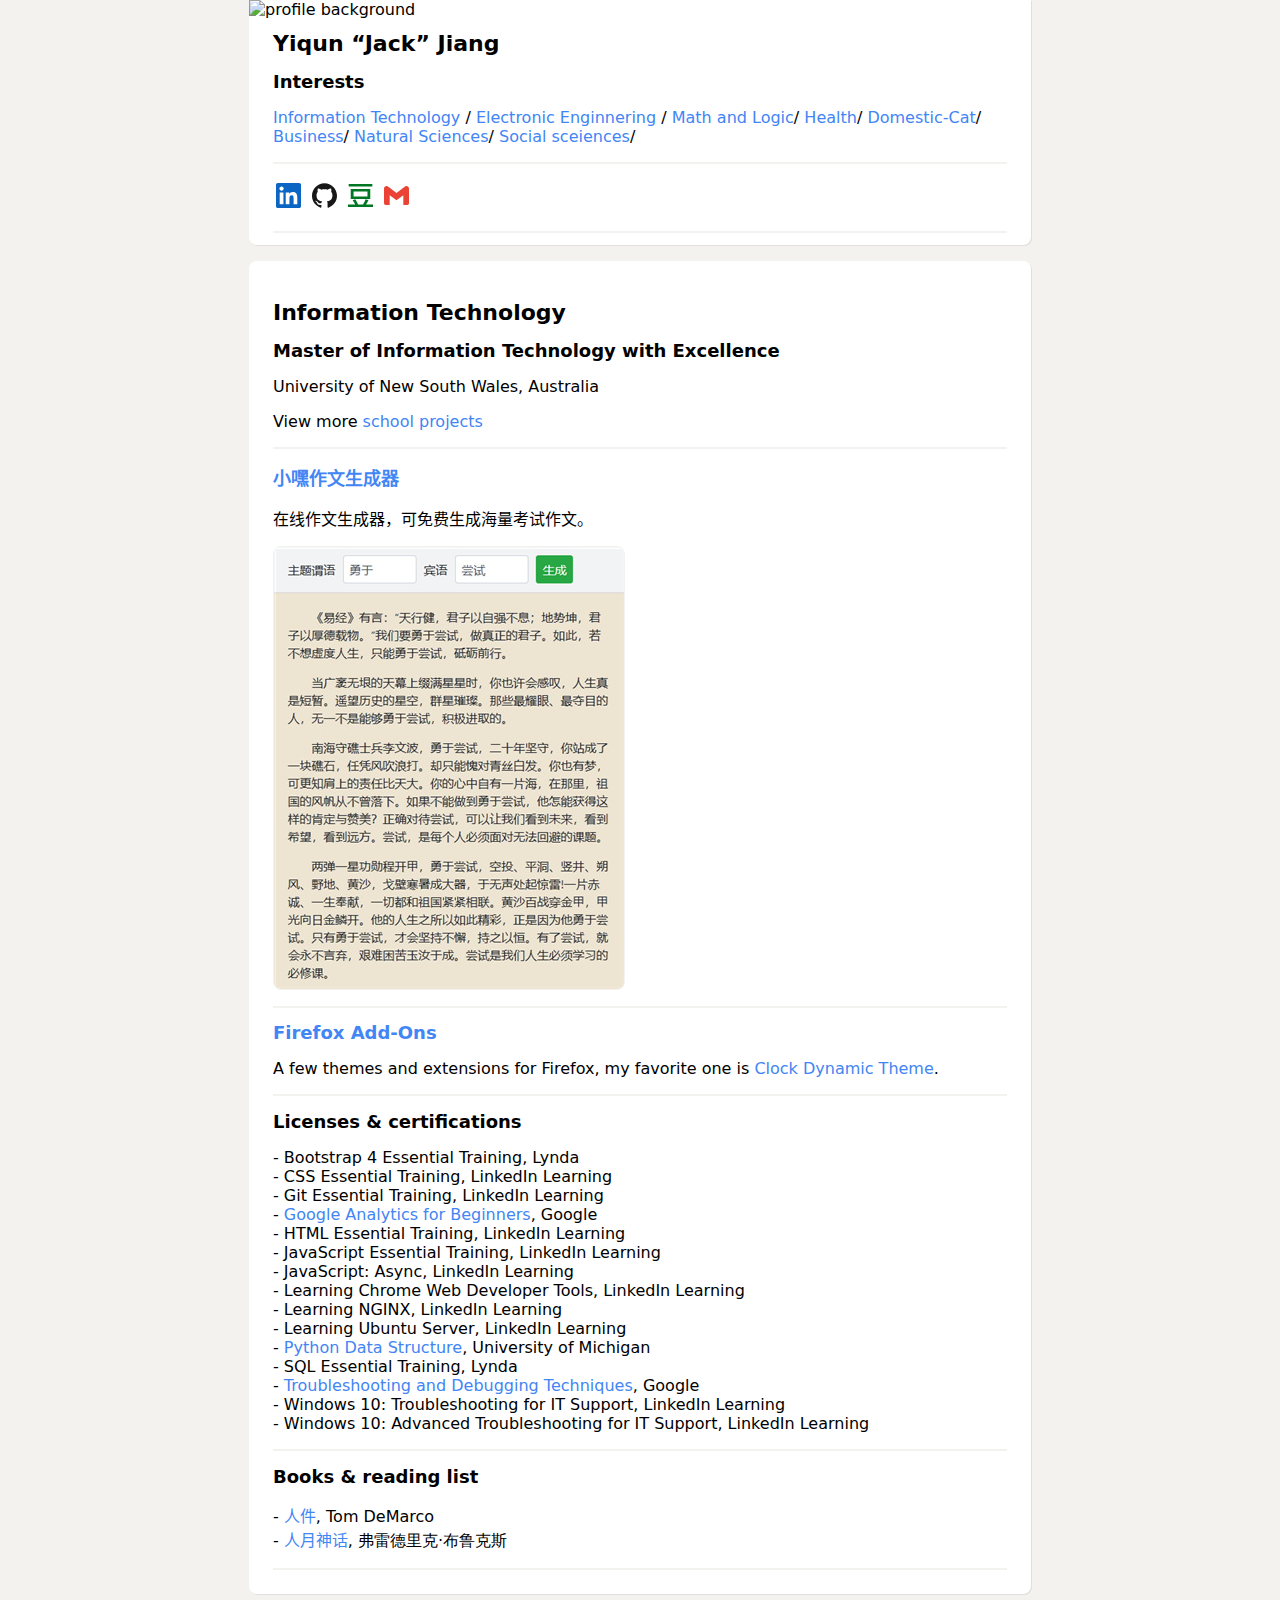
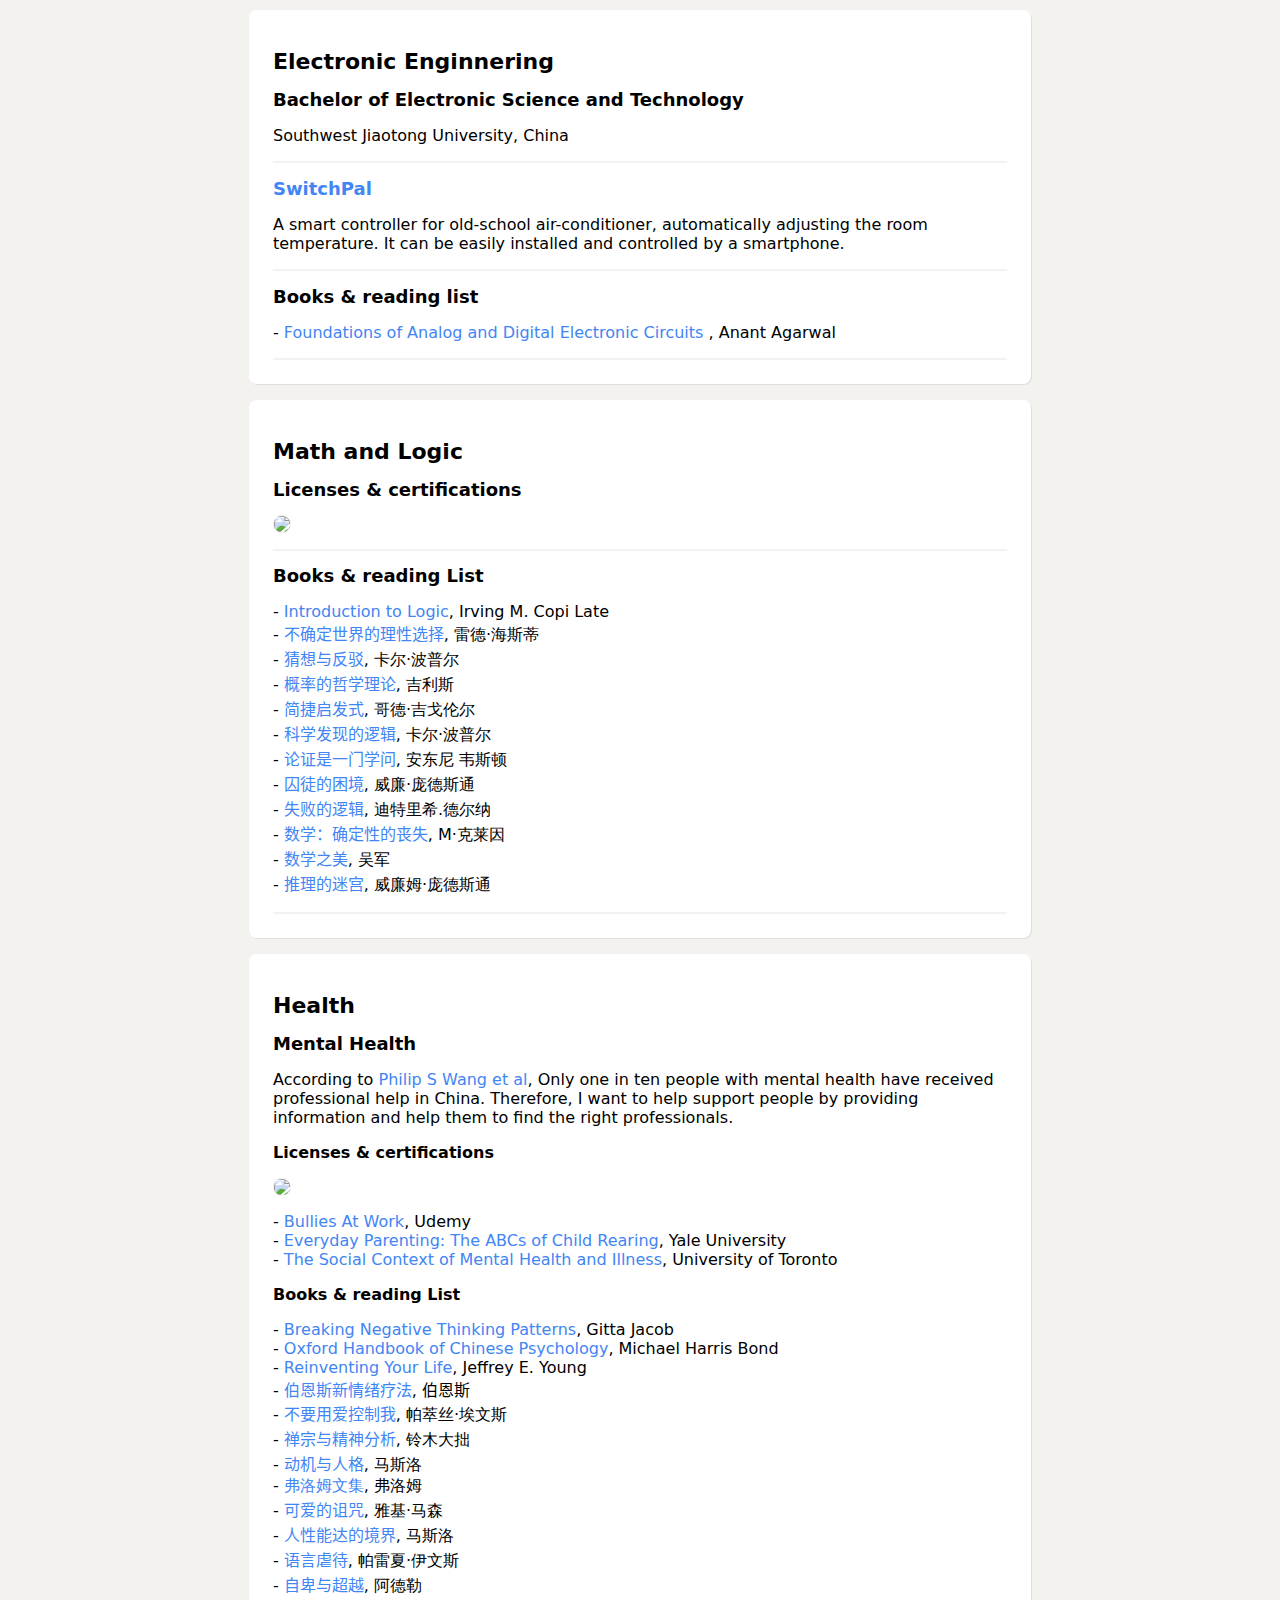
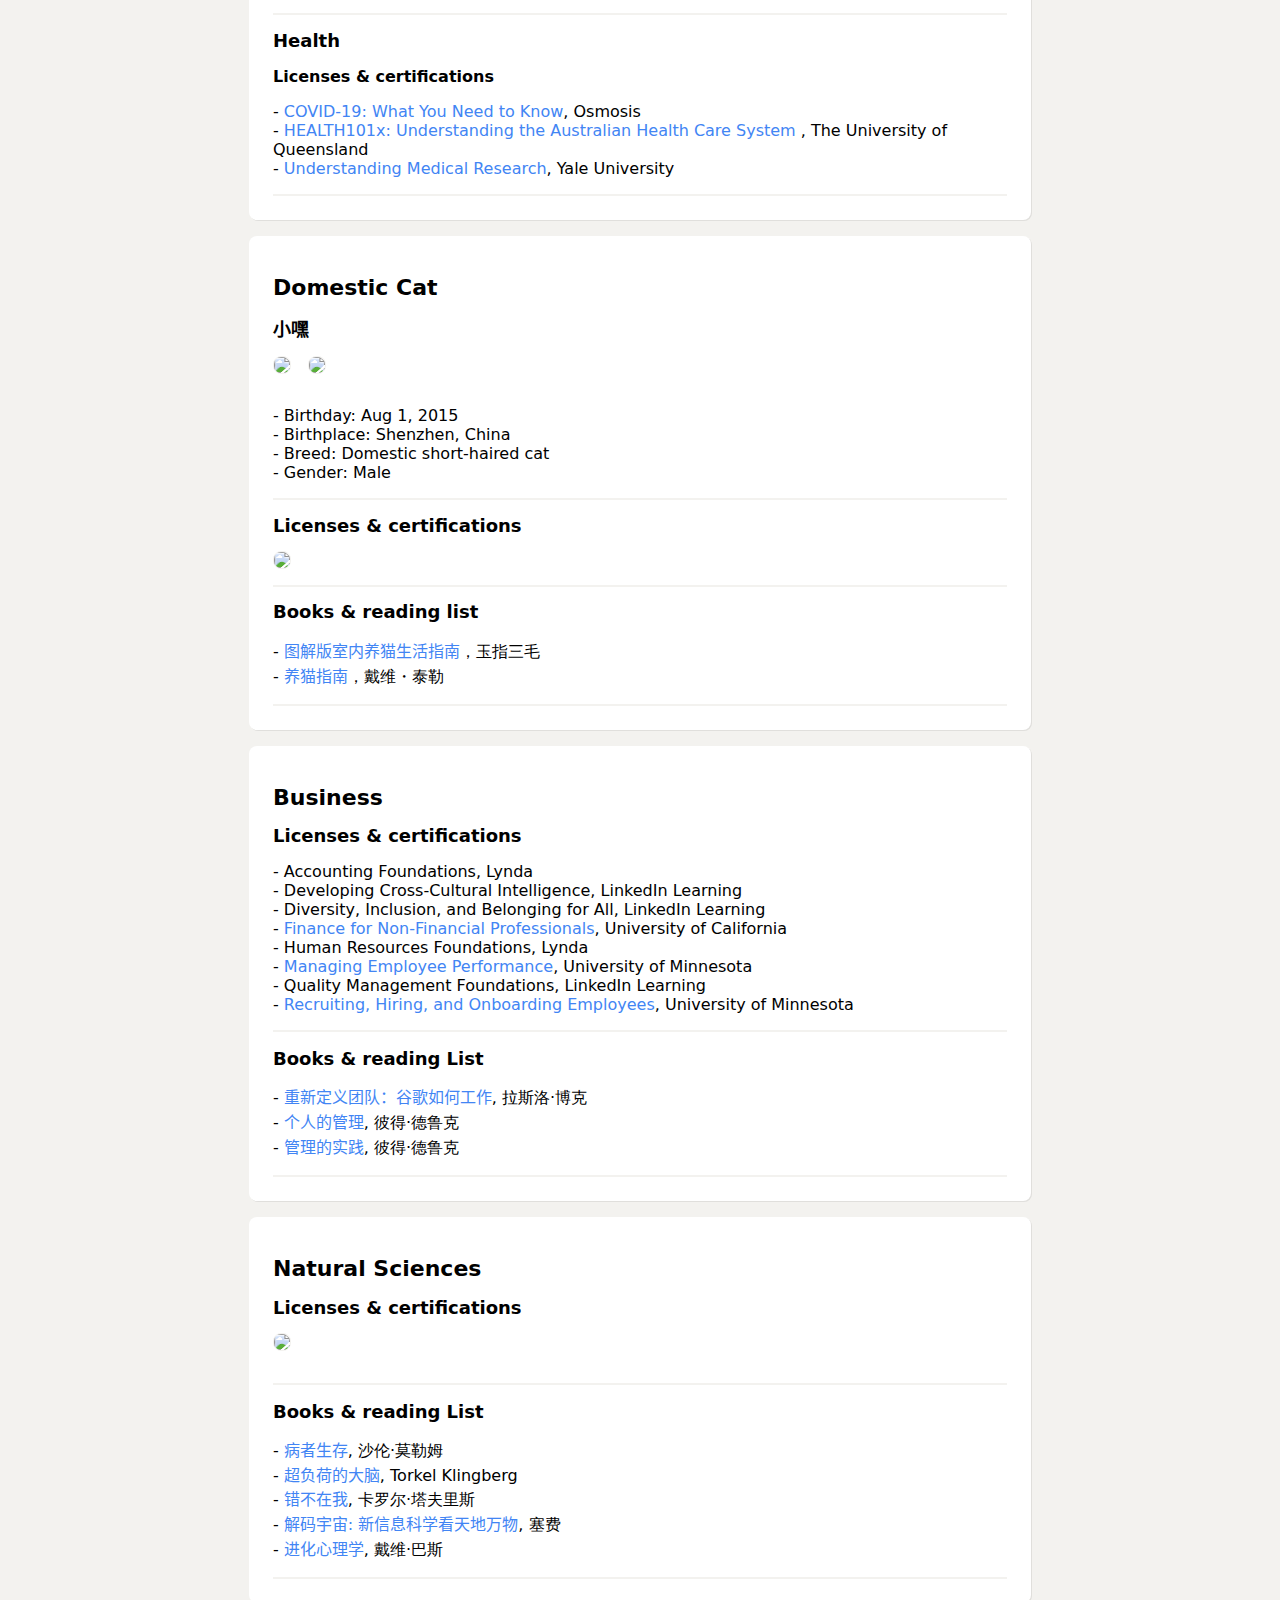
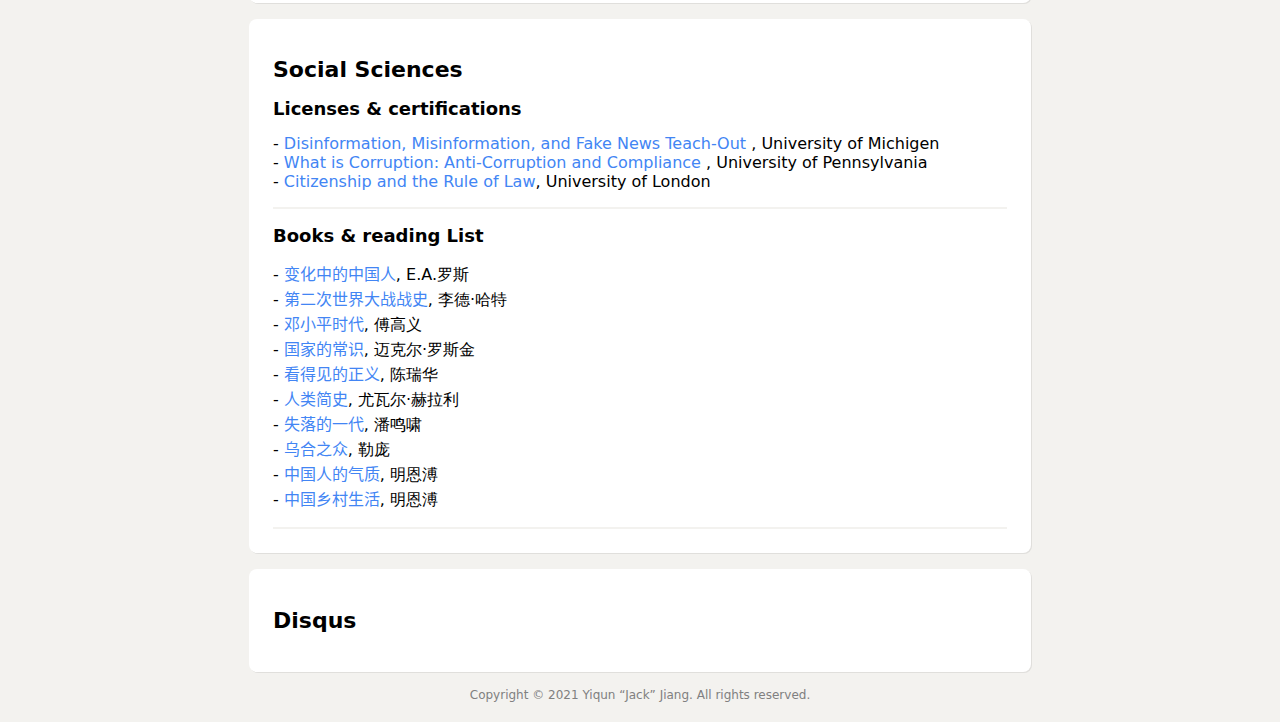
==== index.html @ 100031e6 "add social media card" ====
<!DOCTYPE html>
<html lang="en-au">
  <head>
    <meta charset="UTF-8">
    <meta name="viewport" content="width=device-width, initial-scale=1.0">
    <title>Yiqun "Jack" Jiang</title>
    <!-- https://ogp.me/ -->
    <meta property="og:title" content="Yiqun \"Jack\" Jiang" />
    <meta property="og:type" content="text/html" />
    <meta property="og:url" content="https://www.jackjyq.com/" />
    <meta property="og:image" content="images\favicons\android-chrome-512x512.png" />
    <!-- favicon -->
    <link rel="apple-touch-icon" sizes="180x180"
      href="./images/favicons/apple-touch-icon.png">
    <link rel="icon" type="image/png" sizes="16x16"
      href="./images/favicons/favicon-16x16.png">
    <link rel="manifest" href="./images/favicons/site.webmanifest">
    <link rel="icon" type="image/png" sizes="32x32"
      href="./images/favicons/favicon-32x32.png">
    <!-- load JavaScript and CSS files -->
    <script src="js/script.js" defer></script>
    <link rel="stylesheet" href="css/styles.css">
    <!-- Global site tag (gtag.js) - Google Analytics -->
    <script async src="https://www.googletagmanager.com/gtag/js?id=UA-144741828-1">
    </script>
    <script>
      window.dataLayer = window.dataLayer || [];
      function gtag(){dataLayer.push(arguments);}
      gtag('js', new Date());
      gtag('config', 'UA-144741828-1');
    </script>
  </head>
  <body>
    <main>
      <!-- Header -->
      <header>
        <img srcset="./images/header/profile-bg-800x200.jpg 800w,
              ./images/header/profile-bg-500x200.jpg 500w,
              ./images/header/profile-bg-350x200.jpg 350w"
            sizes="(max-width: 350px) 350px,
              (max-width: 500px) 500px,
              800px"
            src="./images/header/profile-bg-800x200.jpg"
            alt="profile background">
        <div>
          <h1>Yiqun <q>Jack</q> Jiang</h1>
          <section>
            <h2>Interests</h2>
              <ul class="navigation">
                <li><a href="#information-technology">Information Technology</a>
                </li>
                <li><a href="#electronic-enginnering">Electronic Enginnering</a>
                </li>
                <li><a href="#math-and-logic">Math and Logic</a></li>
                <li><a href="#health">Health</a></li>
                <li><a href="#domestic-cat">Domestic-Cat</a></li>
                <li><a href="#business">Business</a></li>
                <li><a href="#natural-sciences">Natural Sciences</a></li>
                <li><a href="#social-sciences">Social sceiences</a></li>
              </ul>
          </section>
          <section>
            <ul class="contact">
              <!-- svg comes from
                https://simpleicons.org/ -->
              <li><a href="https://www.linkedin.com/in/jackjyq/">
                <svg role="img" viewBox="0 0 24 24"
                    xmlns="http://www.w3.org/2000/svg" fill="#0A66C2">
                  <title>LinkedIn</title>
                  <path d="M20.447 20.452h-3.554v-5.569c0-1.328-.027-3.037-1.852-3.037-1.853 0-2.136 1.445-2.136 2.939v5.667H9.351V9h3.414v1.561h.046c.477-.9 1.637-1.85 3.37-1.85 3.601 0 4.267 2.37 4.267 5.455v6.286zM5.337 7.433c-1.144 0-2.063-.926-2.063-2.065 0-1.138.92-2.063 2.063-2.063 1.14 0 2.064.925 2.064 2.063 0 1.139-.925 2.065-2.064 2.065zm1.782 13.019H3.555V9h3.564v11.452zM22.225 0H1.771C.792 0 0 .774 0 1.729v20.542C0 23.227.792 24 1.771 24h20.451C23.2 24 24 23.227 24 22.271V1.729C24 .774 23.2 0 22.222 0h.003z"/>
                </svg>
              </a></li>
              <li><a href="https://github.com/jackjyq">
                <svg role="img" viewBox="0 0 24 24"
                    xmlns="http://www.w3.org/2000/svg" fill="#181717">
                  <title>GitHub</title>
                  <path d="M12 .297c-6.63 0-12 5.373-12 12 0 5.303 3.438 9.8 8.205 11.385.6.113.82-.258.82-.577 0-.285-.01-1.04-.015-2.04-3.338.724-4.042-1.61-4.042-1.61C4.422 18.07 3.633 17.7 3.633 17.7c-1.087-.744.084-.729.084-.729 1.205.084 1.838 1.236 1.838 1.236 1.07 1.835 2.809 1.305 3.495.998.108-.776.417-1.305.76-1.605-2.665-.3-5.466-1.332-5.466-5.93 0-1.31.465-2.38 1.235-3.22-.135-.303-.54-1.523.105-3.176 0 0 1.005-.322 3.3 1.23.96-.267 1.98-.399 3-.405 1.02.006 2.04.138 3 .405 2.28-1.552 3.285-1.23 3.285-1.23.645 1.653.24 2.873.12 3.176.765.84 1.23 1.91 1.23 3.22 0 4.61-2.805 5.625-5.475 5.92.42.36.81 1.096.81 2.22 0 1.606-.015 2.896-.015 3.286 0 .315.21.69.825.57C20.565 22.092 24 17.592 24 12.297c0-6.627-5.373-12-12-12"/>
                </svg>
              </a></li>
              <li><a href="https://book.douban.com/people/diqiuyi/">
                <svg role="img" xmlns="http://www.w3.org/2000/svg"
                    viewBox="0 0 24 24" fill="#007722">
                  <title lang="zh-cn">豆瓣读书</title>
                  <path d="M.643.92v2.412h22.714V.92H.643zm1.974 4.926v9.42h18.764v-9.42H2.617zm2.72 2.408H18.69v4.605H5.338V8.254zm1.657 7.412l-2.512.938c1.037 1.461 1.87 2.825 2.512 4.091H0v2.385h24v-2.385h-6.678c.818-1.176 1.589-2.543 2.303-4.091l-2.73-.938a29.952 29.952 0 01-2.479 5.03h-4.75c-.786-1.962-1.677-3.641-2.672-5.03Z"/>
                </svg>
              </a></li>
              <li><a href="mailto:me@jackjyq.com">
                <svg role="img" viewBox="0 0 24 24"
                    xmlns="http://www.w3.org/2000/svg" fill="#EA4335">
                  <title>Email</title>
                  <path d="M24 5.457v13.909c0 .904-.732 1.636-1.636 1.636h-3.819V11.73L12 16.64l-6.545-4.91v9.273H1.636A1.636 1.636 0 0 1 0 19.366V5.457c0-2.023 2.309-3.178 3.927-1.964L5.455 4.64 12 9.548l6.545-4.91 1.528-1.145C21.69 2.28 24 3.434 24 5.457z"/></svg>
              </a></li>
            </ul>
          </section>
        </div>
      </header>

      <!-- information technology -->
      <article id="information-technology">
        <h1>Information Technology</h1>
        <section>
          <h2>Master of Information Technology with Excellence</h2>
          <p>University of New South Wales, Australia</p>
          <p>View more <a href="https://jackjyq.github.io/portfolio/">
            school projects</a></p>
        </section>
        <section lang="zh-cn">
          <h2><a href="https://zuowen.jackjyq.com">小嘿作文生成器</a></h2>
          <p>在线作文生成器，可免费生成海量考试作文。</p>
          <div class="images">
            <a href="https://zuowen.jackjyq.com">
              <img src="images/xiaohei-zuowen.jpg">
            </a>
          </div>
        </section>
        <section>
          <h2><a href="https://addons.mozilla.org/en-US/firefox/user/13822940/">
            Firefox Add-Ons</a></h2>
          <p>A few themes and extensions for Firefox, my favorite one is 
            <a href="https://addons.mozilla.org/en-US/firefox/addon/clock-dynamic-theme/">
              Clock Dynamic Theme</a>.
          </p>
        </section>
        <section>
          <h2>Licenses & certifications</h2>
          <ul>
            <li>Bootstrap 4 Essential Training, Lynda</li>
            <li>CSS Essential Training, LinkedIn Learning</li>
            <li>Git Essential Training, LinkedIn Learning</li>
            <li><a href="https://analytics.google.com/analytics/academy/certificate/4dOMNZp6Q1OWfG5DAVbX3w">
              Google Analytics for Beginners</a>, Google</li>
            <li>HTML Essential Training, LinkedIn Learning</li>
            <li>JavaScript Essential Training, LinkedIn Learning</li>
            <li>JavaScript: Async, LinkedIn Learning</li>
            <li>Learning Chrome Web Developer Tools, LinkedIn Learning</li>
            <li>Learning NGINX, LinkedIn Learning</li>
            <li>Learning Ubuntu Server, LinkedIn Learning</li>
            <li><a href="https://www.coursera.org/account/accomplishments/certificate/JPXSKZWFWZWK">
              Python Data Structure</a>,  University of Michigan</li>
            <li>SQL Essential Training, Lynda</li>
            <li><a href="https://www.coursera.org/account/accomplishments/certificate/BKGQAZC6VWFG">
              Troubleshooting and Debugging Techniques</a>, Google</li>
            <li>Windows 10: Troubleshooting for IT Support, LinkedIn Learning</li>
            <li>Windows 10: Advanced Troubleshooting for IT Support, LinkedIn Learning</li>
          </ul>
        </section>
        <section>
          <h2>Books & reading list</h2>
          <ul>
            <li><a href="https://book.douban.com/subject/1108725/" lang="zh-cn">
              人件</a>, Tom DeMarco</li>
            <li><a href="https://book.douban.com/subject/1102259/" lang="zh-cn">
              人月神话</a>, 弗雷德里克·布鲁克斯</li>
          </ul>
        </section>
      </article>

      <!-- electronic enginnering -->
      <article id="electronic-enginnering">
        <h1>Electronic Enginnering</h1>
        <section>
          <h2>Bachelor of Electronic Science and Technology</h2>
          <p>Southwest Jiaotong University, China</p>
        </section>
        <section>
          <h2><a href="https://getswitchpal.com/">SwitchPal</a></h2>
          <p>A smart controller for old-school air-conditioner, automatically 
            adjusting the room temperature. It can be easily installed and 
            controlled by a smartphone.</p>
        </section>
        <section>
          <h2>Books & reading list</h2>
          <ul>
            <li><a href="https://book.douban.com/subject/1926610/">
              Foundations of Analog and Digital Electronic Circuits</a>
              , Anant Agarwal</li>
          </ul>
        </section>
      </article>

      <!-- Math and Logic -->
      <article id="math-and-logic">
        <h1>Math and Logic </h1>
        <section>
          <h2>Licenses & certifications</h2>
          <div class="images">
            <a href="https://www.complexityexplorer.org/courses/104-introduction-to-complexity/certificates/868286466">
              <img src="./images/images-350w/introduction-to-complexity.jpg"></a>
          </div>
        </section>
        <section>
          <h2>Books & reading List</h2>
          <ul>
            <li><a href="https://book.douban.com/subject/7946089/">
              Introduction to Logic</a>, Irving M. Copi Late</li>
            <li><a href="https://book.douban.com/subject/25763679/" lang="zh-cn">
              不确定世界的理性选择</a>, 雷德·海斯蒂</li>
            <li><a href="https://book.douban.com/subject/1500045/" lang="zh-cn">
              猜想与反驳</a>, 卡尔·波普尔</li>
            <li><a href="https://book.douban.com/subject/10732575/"  lang="zh-cn">
              概率的哲学理论</a>, 吉利斯</li>
            <li><a href="https://book.douban.com/subject/1599035/" lang="zh-cn">
              简捷启发式</a>, 哥德·吉戈伦尔</li>
            <li><a href="https://book.douban.com/subject/3349509/" lang="zh-cn">
              科学发现的逻辑</a>, 卡尔·波普尔</li>
            <li><a href="https://book.douban.com/subject/5399343/" lang="zh-cn">
              论证是一门学问</a>, 安东尼 韦斯顿</li>
            <li><a href="https://book.douban.com/subject/1484425/" lang="zh-cn">
              囚徒的困境</a>, 威廉·庞德斯通</li>
            <li><a href="https://book.douban.com/subject/1001737/" lang="zh-cn">
              失败的逻辑</a>, 迪特里希.德尔纳</li>
            <li><a href="https://book.douban.com/subject/1049136/" lang="zh-cn">
              数学：确定性的丧失</a>, M·克莱因</li>
            <li><a href="https://book.douban.com/subject/10750155/" lang="zh-cn">
              数学之美</a>, 吴军</li>
            <li><a href="https://book.douban.com/subject/1400030/" lang="zh-cn">
              推理的迷宫</a>, 威廉姆·庞德斯通</li>
          </ul>
        </section>
      </article>

      <!-- health -->
      <article id="health">
        <h1>Health</h1>
        <section>
          <h2>Mental Health</h2>
          <p> According to <a href="https://pubmed.ncbi.nlm.nih.gov/17826169/">
            Philip S Wang et al</a>, Only one in ten people with mental health 
            have received professional help in China.
            Therefore, I want to help support people by providing information and 
            help them to find the right professionals.
          </p>

          <ul>
            <h3>Licenses & certifications</h3>
            <div class="images">
              <a href="images/images-origin/mental-health-first-aider.png"">
                <img src="images/images-350w/mental-health-first-aider.jpg">
              </a>
            </div>
            <li><a href="https://www.udemy.com/certificate/UC-e6d9c830-014c-4294-bd19-6a31203d725e/">
              Bullies At Work</a>, Udemy</li>
            <li><a href="http://coursera.org/verify/EZZDP9MDJEVM">
              Everyday Parenting: The ABCs of Child Rearing</a>, Yale University</li>
            <li><a href="https://coursera.org/share/e4c8da4421cc3acc5afabfd54d9e359f">
              The Social Context of Mental Health and Illness</a>, University of Toronto</li>
          </ul>
          <ul>
            <h3>Books & reading List</h3>
            <li><a href="https://book.douban.com/subject/26917416/">
              Breaking Negative Thinking Patterns</a>, Gitta Jacob</li>
            <li><a href="https://book.douban.com/subject/4644865/">
              Oxford Handbook of Chinese Psychology</a>, Michael Harris Bond</li>
            <li><a href="https://book.douban.com/subject/1786570/">
              Reinventing Your Life</a>, Jeffrey E. Young</li>
            <li><a href="https://book.douban.com/subject/2216703/" lang="zh-cn">
              伯恩斯新情绪疗法</a>, 伯恩斯</li>
            <li><a href="https://book.douban.com/subject/23038602/" lang="zh-cn">
              不要用爱控制我</a>, 帕萃丝·埃文斯</li>
            <li><a href="https://book.douban.com/subject/1053709/" lang="zh-cn">
              禅宗与精神分析</a>, 铃木大拙</li>
            <li><a href="https://book.douban.com/subject/2116916/" lang="zh-cn">
              动机与人格</a>, 马斯洛</li>
            <li><a href="https://book.douban.com/subject/1459390/" lang="zh-cn">
              弗洛姆文集</a>, 弗洛姆</li>
            <li><a href="https://book.douban.com/subject/26712787/" lang="zh-cn">
              可爱的诅咒</a>, 雅基·马森</li>
            <li><a href="https://book.douban.com/subject/1761996/" lang="zh-cn">
              人性能达的境界</a>, 马斯洛</li>
            <li><a href="https://book.douban.com/subject/1018543/" lang="zh-cn">
              语言虐待</a>, 帕雷夏·伊文斯</li>
            <li><a href="https://book.douban.com/subject/1482317/" lang="zh-cn">
              自卑与超越</a>, 阿德勒</li>
          </ul>
        </section>
        <section>
          <h2>Health</h2>
          <ul>
            <h3>Licenses & certifications</h3>
            <li><a href="https://coursera.org/share/c46373c1967b260e528dde66fa2b9a94">
              COVID-19: What You Need to Know</a>, Osmosis</li>
            <li><a href="https://courses.edx.org/certificates/b5330c0630db464f92315949cd1ee141">
              HEALTH101x: Understanding the Australian Health Care System</a>
              , The University of Queensland</li>
            <li><a href="https://coursera.org/share/a678570c60d6bf918ea2be4c8b0c69af">
              Understanding Medical Research</a>, Yale University</li>
          </ul>
        </section>
      </article>

      <!-- Domestic Cat -->
      <article id="domestic-cat">
        <h1>Domestic Cat</h1>
        <section>
          <h2 lang="zh-cn">小嘿</h2>
          <div class="images">
            <a href="images/images-origin/xiaohei-cat-1.jpg">
              <img src="images/images-350w/xiaohei-cat-1.jpg">
            </a>
            <a href="images/images-origin/xiaohei-cat-2.jpg">
              <img src="images/images-350w/xiaohei-cat-2.jpg">
            </a>
          </div>
          <ul>
            <li>Birthday: <time datetime="2015-08-01">Aug 1, 2015</time></li>
            <li>Birthplace: Shenzhen, China</li>
            <li>Breed: Domestic short-haired cat</li>
            <li>Gender: Male</li>
          </ul>
        </section>
        <section>
          <h2>Licenses & certifications</h2>
          <div class="images">
            <a href="https://www.coursera.org/account/accomplishments/certificate/7SU9DE7XPDFL">
              <img src="./images/images-350w/cats-and-dogs.jpg"></a>
          </div>
        </section>
        <section>
          <h2>Books & reading list</h2>
          <ul>
            <li><a href="https://book.douban.com/subject/6878151/" lang="zh-cn">
              图解版室内养猫生活指南</a>，玉指三毛</li>
            <li><a href="https://book.douban.com/subject/1063247/" lang="zh-cn">
              养猫指南</a>，戴维・泰勒</li>
          </ul>
        </section>
      </article>

      <!-- Business -->
      <article id="business">
        <h1>Business</h1>
        <section>
          <h2>Licenses & certifications</h2>
          <ul>
            <li>Accounting Foundations, Lynda</li>
            <li>Developing Cross-Cultural Intelligence, LinkedIn Learning</li>
            <li>Diversity, Inclusion, and Belonging for All, LinkedIn Learning</li>
            <li><a href="https://www.coursera.org/account/accomplishments/certificate/5PZAKWHFP58W">
              Finance for Non-Financial Professionals</a>,  University of California</li>
            <li>Human Resources Foundations, Lynda</li>
            <li><a href="https://www.coursera.org/account/accomplishments/certificate/6KCUJQH4YJ38">
              Managing Employee Performance</a>,  University of Minnesota</li>
            <li>Quality Management Foundations, LinkedIn Learning</li>
            <li><a href="https://www.coursera.org/account/accomplishments/certificate/LJSTNNLAR2ZV">
              Recruiting, Hiring, and Onboarding Employees</a>,  University of Minnesota</li>
          </ul>
        </section>
        <section>
          <ul>
            <h2>Books & reading List</h2>
            <li><a href="https://book.douban.com/subject/26608585/"  lang="zh-cn">
              重新定义团队：谷歌如何工作</a>, 拉斯洛·博克</li>
            <li><a href="https://book.douban.com/subject/1128313/"  lang="zh-cn">
              个人的管理</a>, 彼得·德鲁克</li>
            <li><a href="https://book.douban.com/subject/1457028/" lang="zh-cn">
              管理的实践</a>, 彼得·德鲁克</li>
          </ul>
        </section>
      </article>

      <!-- Natural Sciences -->
      <article id="natural-sciences">
        <h1>Natural Sciences</h1>
        <section>
          <ul>
            <h2>Licenses & certifications</h2>
            <div class="images">
              <a href="images/images-origin/dinosaur-paleobiology.jpg">
                <img src="images/images-350w/dinosaur-paleobiology.jpg">
              </a>
            </div>
          </ul>
        </section>
        <section>
          <ul>
            <h2>Books & reading List</h2>
            <li><a href="https://book.douban.com/subject/2270925/" lang="zh-cn">
              病者生存</a>, 沙伦·莫勒姆</li>
            <li><a href="https://book.douban.com/subject/6758932/" lang="zh-cn">
              超负荷的大脑</a>, Torkel Klingberg</li>
            <li><a href="https://book.douban.com/subject/25788948/" lang="zh-cn">
              错不在我</a>, 卡罗尔·塔夫里斯</li>
            <li><a href="https://book.douban.com/subject/6008029/" lang="zh-cn">
              解码宇宙: 新信息科学看天地万物</a>, 塞费</li>
            <li><a href="https://book.douban.com/subject/2143904/" lang="zh-cn">
              进化心理学</a>, 戴维·巴斯</li>
          </ul>
        </section>
      </article>

      <!-- Social Sciences -->
      <article id="social-sciences">
        <h1>Social Sciences</h1>
        <section>
          <ul>
            <h2>Licenses & certifications</h2>
            <ul>
              <li><a href="https://www.futurelearn.com/certificates/fpexo6x">
                Disinformation, Misinformation, and Fake News Teach-Out</a>
                ,  University of Michigen</li>
              <li><a href="http://coursera.org/verify/XUY9UUXPMPHB">
                What is Corruption: Anti-Corruption and Compliance</a>
                ,  University of Pennsylvania</li>
              <li><a href="https://www.coursera.org/account/accomplishments/certificate/EQPU8QNDKH5F">
                Citizenship and the Rule of Law</a>,   University of London</li>
            </ul>
          </ul>
        </section>
        <section>
          <ul>
            <h2>Books & reading List</h2>
            <li><a href="https://book.douban.com/subject/1909527/"  lang="zh-cn">
              变化中的中国人</a>, E.A.罗斯</li>
            <li><a href="https://book.douban.com/subject/3610090/"  lang="zh-cn">
              第二次世界大战战史</a>, 李德·哈特</li>
            <li><a href="https://book.douban.com/subject/20424526/"  lang="zh-cn">
              邓小平时代</a>, 傅高义</li>
            <li><a href="https://book.douban.com/subject/22806583/"  lang="zh-cn">
              国家的常识</a>,  迈克尔·罗斯金</li>
            <li><a href="https://book.douban.com/subject/24754570/"  lang="zh-cn">
              看得见的正义</a>, 陈瑞华</li>
            <li><a href="https://book.douban.com/subject/25985021/" lang="zh-cn">
              人类简史</a>, 尤瓦尔·赫拉利</li>
            <li><a href="https://book.douban.com/subject/4218731/"  lang="zh-cn">
              失落的一代</a>, 潘鸣啸</li>
            <li><a href="https://book.douban.com/subject/1012611/"  lang="zh-cn">
              乌合之众</a>,  勒庞</li>
            <li><a href="https://book.douban.com/subject/2342942/"  lang="zh-cn">
              中国人的气质</a>,  明恩溥</li>
            <li><a href="https://book.douban.com/subject/1882376/"  lang="zh-cn">
              中国乡村生活</a>,  明恩溥</li>
          </ul>
        </section>
      </article>

      <article id="disqus">
        <h1>Disqus</h1>
        <div id="disqus_thread"></div>
        <script>
            /**
            *  RECOMMENDED CONFIGURATION VARIABLES: EDIT AND UNCOMMENT THE SECTION BELOW TO INSERT DYNAMIC VALUES FROM YOUR PLATFORM OR CMS.
            *  LEARN WHY DEFINING THESE VARIABLES IS IMPORTANT: https://disqus.com/admin/universalcode/#configuration-variables    */
            /*
            var disqus_config = function () {
            this.page.url = PAGE_URL;  // Replace PAGE_URL with your page's canonical URL variable
            this.page.identifier = PAGE_IDENTIFIER; // Replace PAGE_IDENTIFIER with your page's unique identifier variable
            };
            */
            (function() { // DON'T EDIT BELOW THIS LINE
            var d = document, s = d.createElement('script');
            s.src = 'https://jackjyq.disqus.com/embed.js';
            s.setAttribute('data-timestamp', +new Date());
            (d.head || d.body).appendChild(s);
            })();
        </script>
        <noscript>Please enable JavaScript to view the <a href="https://disqus.com/?ref_noscript">comments powered by Disqus.</a></noscript>
      </article>
    </main>
    <!-- footer -->
    <footer>
      Copyright &copy; 2021 Yiqun <q>Jack</q> Jiang. All rights reserved.
    </footer>
  </body>
</html>
---- css/styles.css ----
/* color platte
#f3f2ef -- linkedIn Background Silver
#4285F4 -- Google Blue
#DB4437 -- Google Red
#F4B400 -- Google Yellow
#0F9D58 -- Google Green
*/

html{
  background-color: #f3f2ef;
  scroll-behavior: smooth;
}

body {
  font-family: -apple-system, system-ui, BlinkMacSystemFont, Segoe UI, Roboto, 
                Helvetica Neue, Fira Sans, Ubuntu, Oxygen, Oxygen Sans, Cantarell, 
                Droid Sans, Apple Color Emoji, Segoe UI Emoji, Segoe UI Symbol, 
                Lucida Grande, Helvetica, Arial, sans-serif;
  font-size: 16px;
  margin: auto;
  max-width: 782px;
}

h1 {
  font-size: 22px;
  font-weight: 600;
}

h2 {
  font-size: 18px;
  font-weight: 600;
}

h3 {
  font-size: 16px;
  font-weight: 600;
}

a:link {
  color: #4285F4;
  text-decoration: none;
}

/* header */
header {
  background-color: white;
  border-radius: 0 0 8px 8px;
	box-shadow: 1px 1px 0 rgba(0,0,0,0.08);
  margin: 0 0 16px 0;
  max-width: 782px;
  padding: 0;
}



header div {
  padding: 12px 24px;
}

header img{
  width: 100%;
}

header h1 {
  margin-top: 0;
}

header ul {
  padding-inline-start: 0;
}

header li {
  display: inline;
}

.navigation li:after {
  content: "/";
}

.contact svg {
  width: 25px;
  height: 25px;
  margin: 3px;
}


/* article */
article {
  background-color: white;
  border-radius: 8px;
	box-shadow: 1px  1px 0 rgba(0,0,0,0.08);
  margin: 16px 0;
  max-width: 734px;
  padding: 24px;
  }

section {
  border-bottom:2px solid #f3f2ef;
}

article section ul {
  list-style-type: none;
  padding: 0;
}

article section li::before {
  content: "- ";
}

.images {
  column-count: auto;
}

.images img {
  border-radius: 8px;
  margin: 0 12px 12px 0;
  width: 350px;
  border: 1px solid #f3f2ef;
}

.images img:hover {
  border: 1px solid #4285F4;
}

/* responsive */
@media screen and (max-width:782px) {
  .images img {
    width: 272px;
  }
}

/* footer */
footer {
  text-align: center;
  font-size: 12px;
  color: grey;
  margin-bottom: 20px;
}
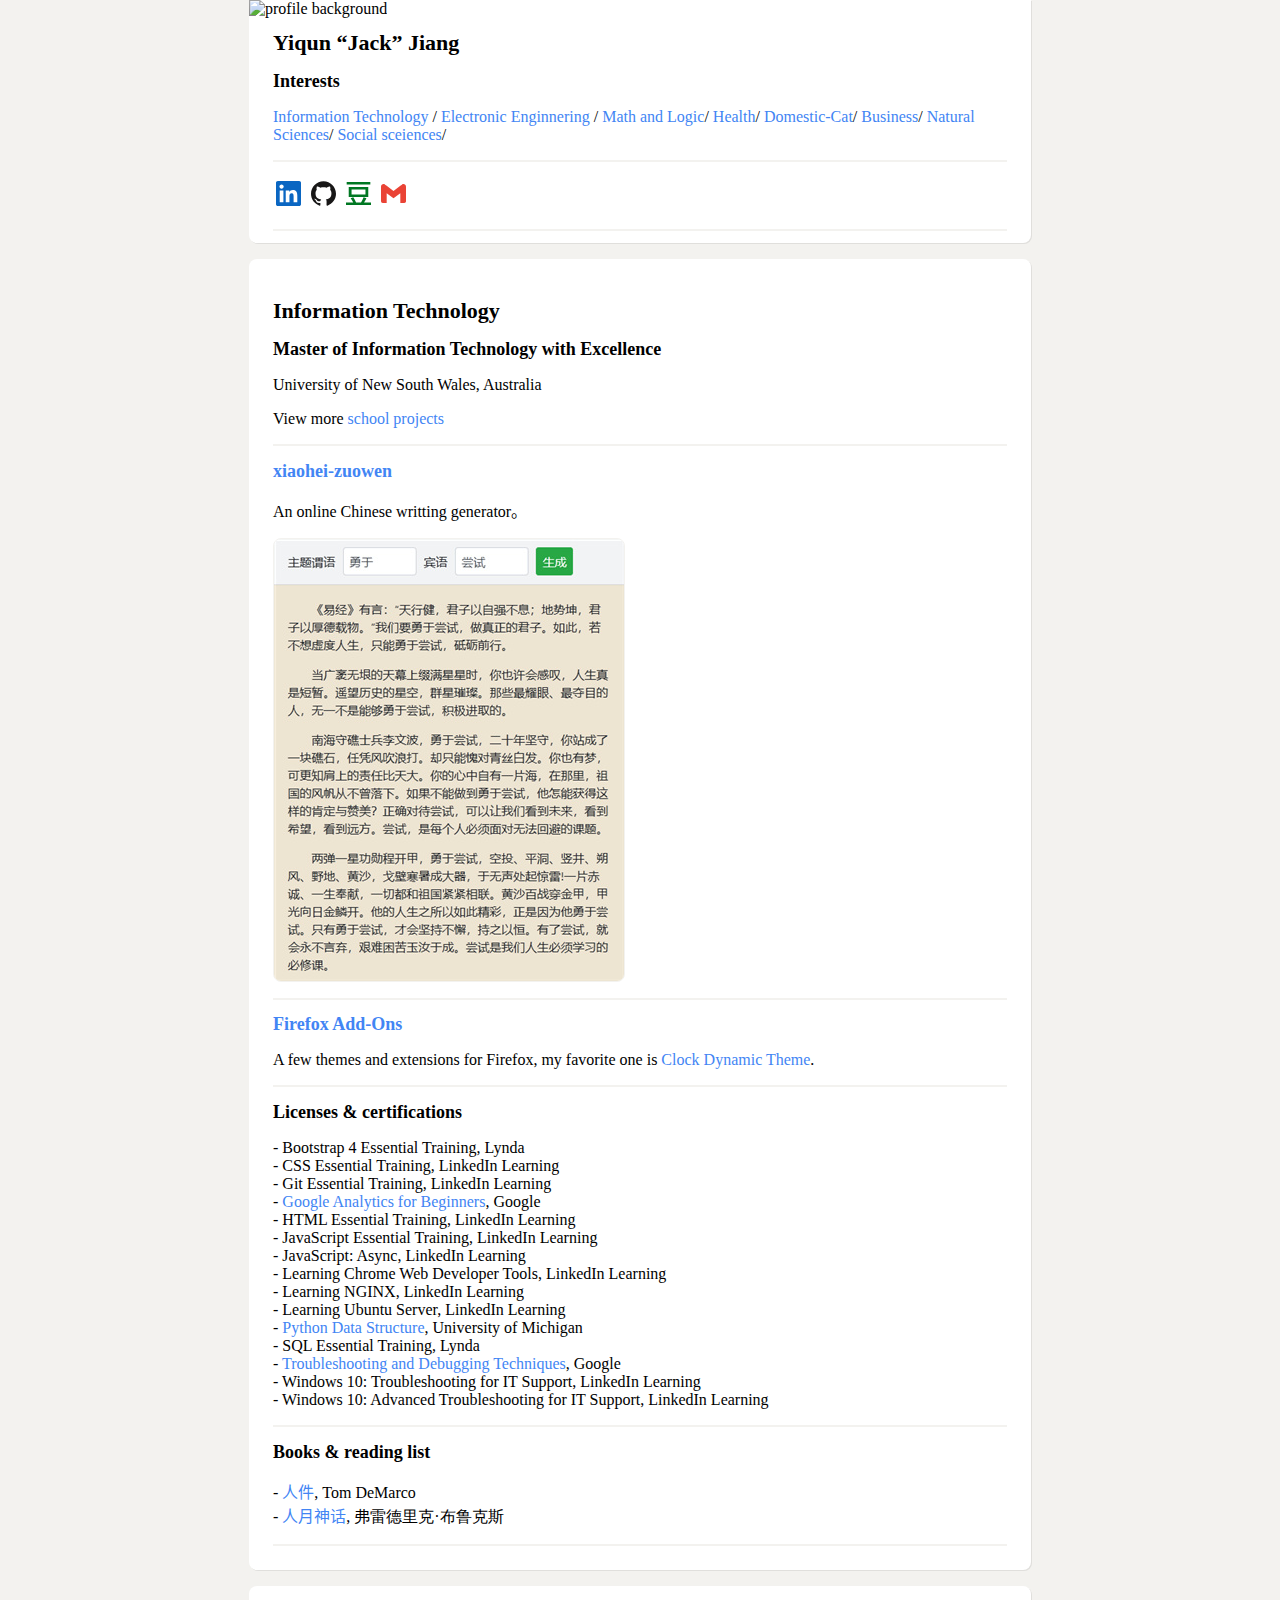
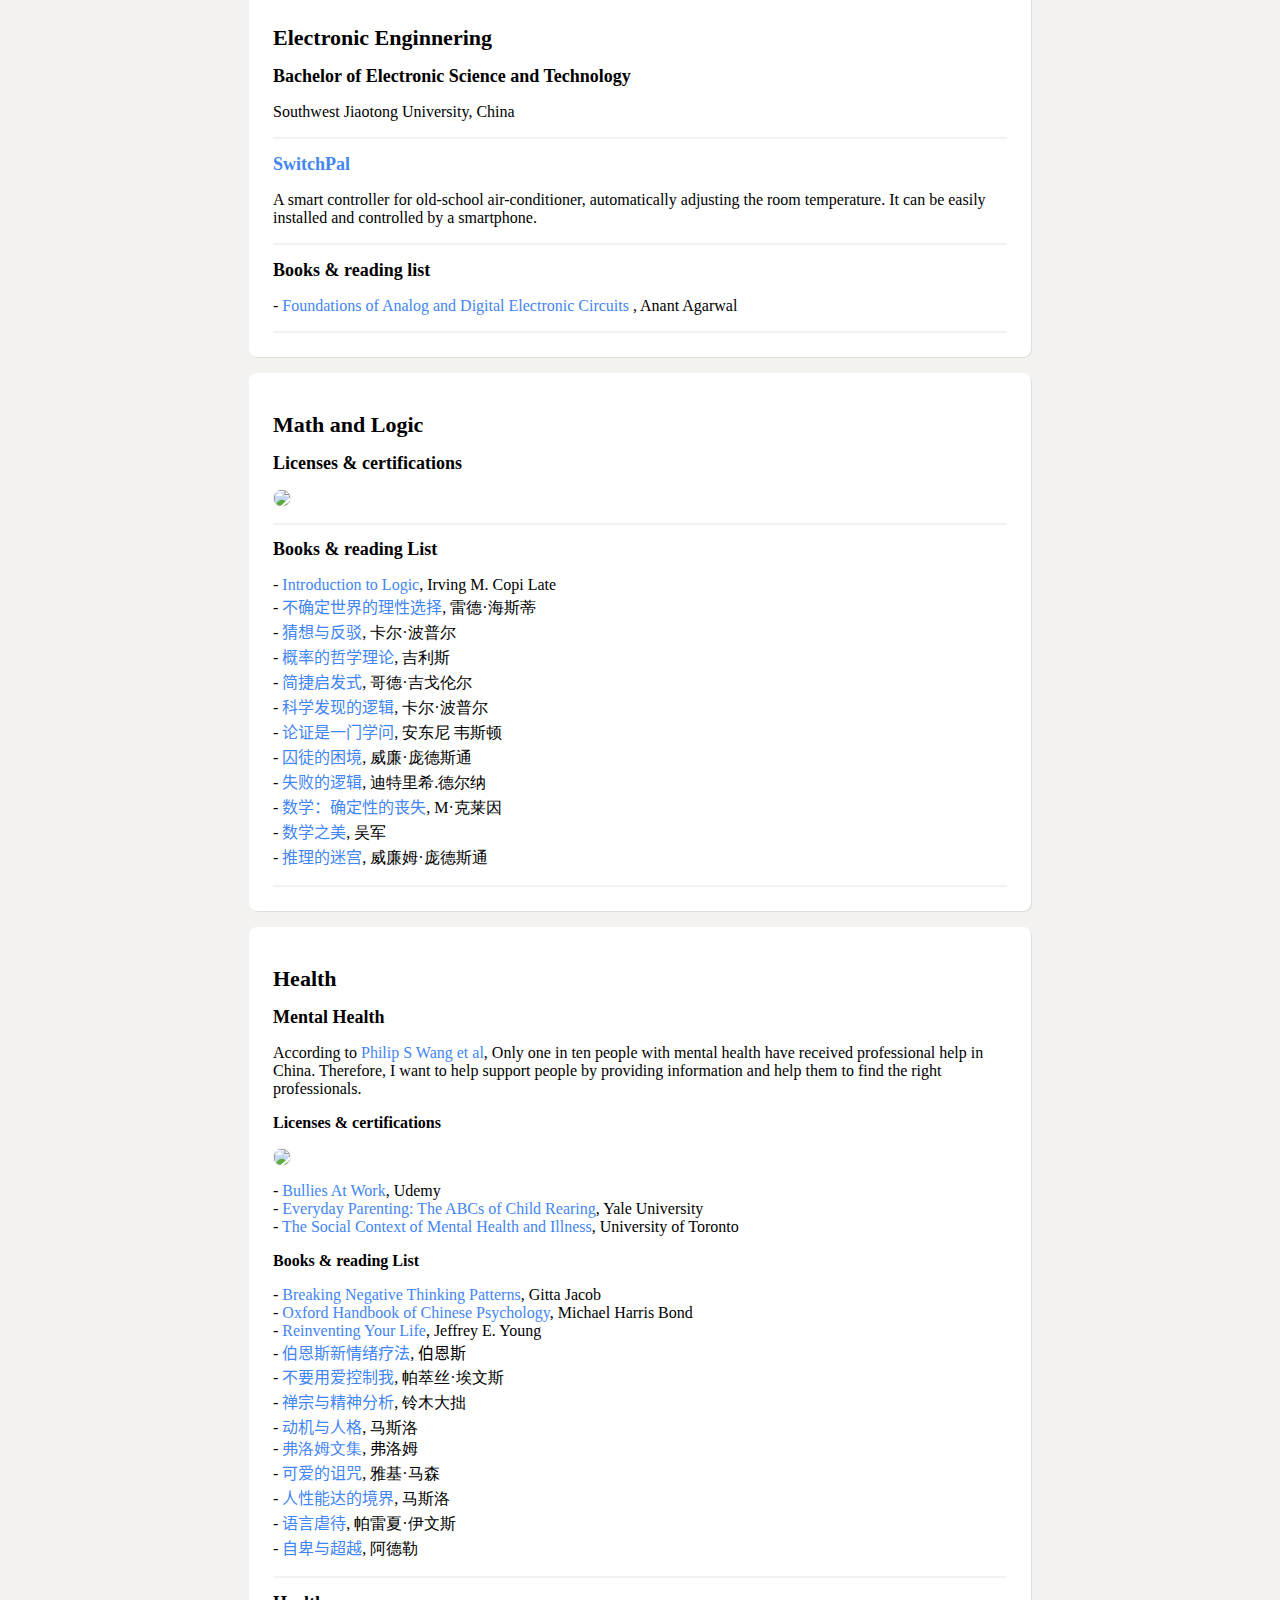
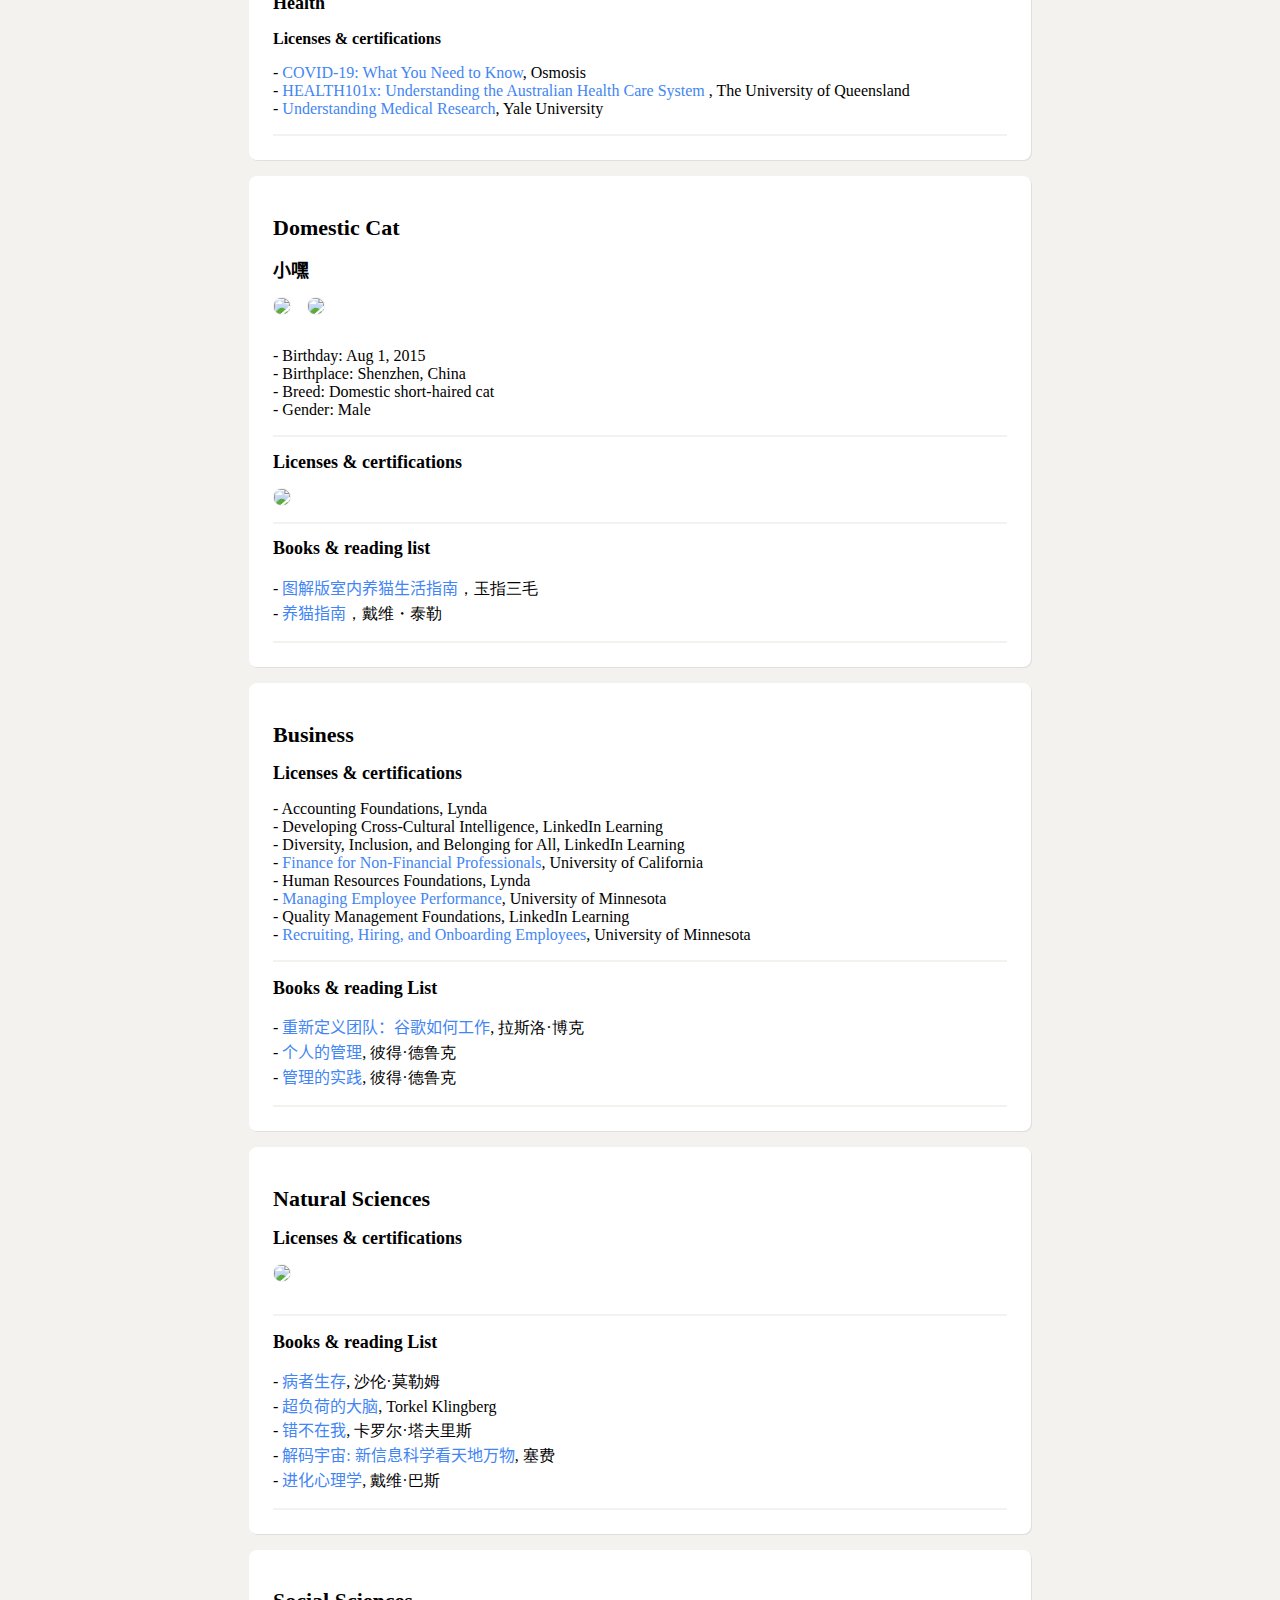
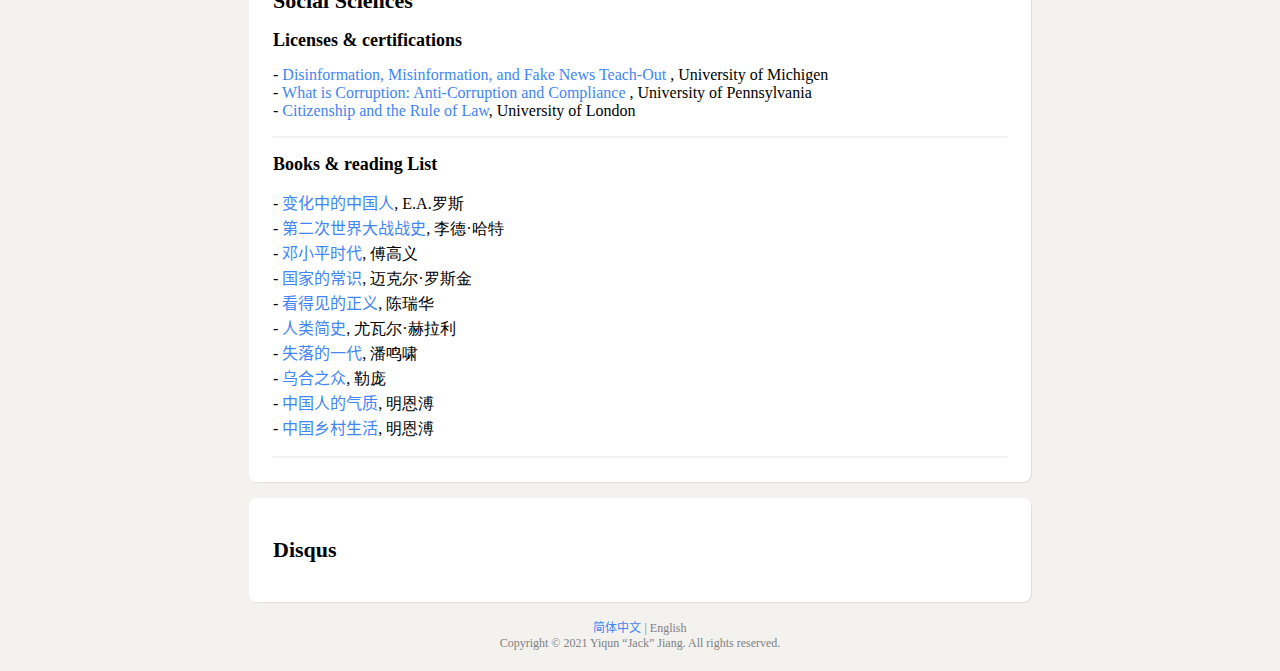
==== commit 4815b97f: "add noscript support" ====
--- a/index.html
+++ b/index.html
@@ -5,10 +5,14 @@
     <meta name="viewport" content="width=device-width, initial-scale=1.0">
     <title>Yiqun "Jack" Jiang</title>
     <!-- https://ogp.me/ -->
-    <meta property="og:title" content="Yiqun \"Jack\" Jiang" />
-    <meta property="og:type" content="text/html" />
+    <meta property="og:title" content="Yiqun &quot;Jack&quot; Jiang" />
+    <meta property="og:type" content="website" />
+    <meta property="og:description" content="Welcome to Yiqun &quot;Jack&quot; Jiang's homepage">
     <meta property="og:url" content="https://www.jackjyq.com/" />
-    <meta property="og:image" content="images\favicons\android-chrome-512x512.png" />
+    <meta property="og:image" content="./images/header/profile-bg-800x200.jpg" />
+    <meta property="og:image:type" content="image/png" />
+    <meta property="og:image:width" content="800" />
+    <meta property="og:image:height" content="200" />
     <!-- favicon -->
     <link rel="apple-touch-icon" sizes="180x180"
       href="./images/favicons/apple-touch-icon.png">
@@ -31,430 +35,28 @@
     </script>
   </head>
   <body>
+    <!-- main -->
     <main>
-      <!-- Header -->
-      <header>
-        <img srcset="./images/header/profile-bg-800x200.jpg 800w,
-              ./images/header/profile-bg-500x200.jpg 500w,
-              ./images/header/profile-bg-350x200.jpg 350w"
-            sizes="(max-width: 350px) 350px,
-              (max-width: 500px) 500px,
-              800px"
-            src="./images/header/profile-bg-800x200.jpg"
-            alt="profile background">
-        <div>
+      <!-- language redirect -->
+      <script>
+        let language = navigator.language;
+        if (language.indexOf("zh") > -1) {
+          window.location.href = "./zh-CN.html";
+        } else {
+          window.location.href = "./en-AU.html";
+        }
+      </script>
+      <noscript>
+        <article>
           <h1>Yiqun <q>Jack</q> Jiang</h1>
           <section>
-            <h2>Interests</h2>
-              <ul class="navigation">
-                <li><a href="#information-technology">Information Technology</a>
-                </li>
-                <li><a href="#electronic-enginnering">Electronic Enginnering</a>
-                </li>
-                <li><a href="#math-and-logic">Math and Logic</a></li>
-                <li><a href="#health">Health</a></li>
-                <li><a href="#domestic-cat">Domestic-Cat</a></li>
-                <li><a href="#business">Business</a></li>
-                <li><a href="#natural-sciences">Natural Sciences</a></li>
-                <li><a href="#social-sciences">Social sceiences</a></li>
-              </ul>
+            <p>Your browser does not support Javascript, please selector your language</p>
+            <p>你的浏览器不支持 Javascript, 你手动选择你的语言</p>
+            <p><a href="./zh-CN.html">简体中文</a> | 
+              <a href="./en-AU.html">English</a></p>
           </section>
-          <section>
-            <ul class="contact">
-              <!-- svg comes from
-                https://simpleicons.org/ -->
-              <li><a href="https://www.linkedin.com/in/jackjyq/">
-                <svg role="img" viewBox="0 0 24 24"
-                    xmlns="http://www.w3.org/2000/svg" fill="#0A66C2">
-                  <title>LinkedIn</title>
-                  <path d="M20.447 20.452h-3.554v-5.569c0-1.328-.027-3.037-1.852-3.037-1.853 0-2.136 1.445-2.136 2.939v5.667H9.351V9h3.414v1.561h.046c.477-.9 1.637-1.85 3.37-1.85 3.601 0 4.267 2.37 4.267 5.455v6.286zM5.337 7.433c-1.144 0-2.063-.926-2.063-2.065 0-1.138.92-2.063 2.063-2.063 1.14 0 2.064.925 2.064 2.063 0 1.139-.925 2.065-2.064 2.065zm1.782 13.019H3.555V9h3.564v11.452zM22.225 0H1.771C.792 0 0 .774 0 1.729v20.542C0 23.227.792 24 1.771 24h20.451C23.2 24 24 23.227 24 22.271V1.729C24 .774 23.2 0 22.222 0h.003z"/>
-                </svg>
-              </a></li>
-              <li><a href="https://github.com/jackjyq">
-                <svg role="img" viewBox="0 0 24 24"
-                    xmlns="http://www.w3.org/2000/svg" fill="#181717">
-                  <title>GitHub</title>
-                  <path d="M12 .297c-6.63 0-12 5.373-12 12 0 5.303 3.438 9.8 8.205 11.385.6.113.82-.258.82-.577 0-.285-.01-1.04-.015-2.04-3.338.724-4.042-1.61-4.042-1.61C4.422 18.07 3.633 17.7 3.633 17.7c-1.087-.744.084-.729.084-.729 1.205.084 1.838 1.236 1.838 1.236 1.07 1.835 2.809 1.305 3.495.998.108-.776.417-1.305.76-1.605-2.665-.3-5.466-1.332-5.466-5.93 0-1.31.465-2.38 1.235-3.22-.135-.303-.54-1.523.105-3.176 0 0 1.005-.322 3.3 1.23.96-.267 1.98-.399 3-.405 1.02.006 2.04.138 3 .405 2.28-1.552 3.285-1.23 3.285-1.23.645 1.653.24 2.873.12 3.176.765.84 1.23 1.91 1.23 3.22 0 4.61-2.805 5.625-5.475 5.92.42.36.81 1.096.81 2.22 0 1.606-.015 2.896-.015 3.286 0 .315.21.69.825.57C20.565 22.092 24 17.592 24 12.297c0-6.627-5.373-12-12-12"/>
-                </svg>
-              </a></li>
-              <li><a href="https://book.douban.com/people/diqiuyi/">
-                <svg role="img" xmlns="http://www.w3.org/2000/svg"
-                    viewBox="0 0 24 24" fill="#007722">
-                  <title lang="zh-cn">豆瓣读书</title>
-                  <path d="M.643.92v2.412h22.714V.92H.643zm1.974 4.926v9.42h18.764v-9.42H2.617zm2.72 2.408H18.69v4.605H5.338V8.254zm1.657 7.412l-2.512.938c1.037 1.461 1.87 2.825 2.512 4.091H0v2.385h24v-2.385h-6.678c.818-1.176 1.589-2.543 2.303-4.091l-2.73-.938a29.952 29.952 0 01-2.479 5.03h-4.75c-.786-1.962-1.677-3.641-2.672-5.03Z"/>
-                </svg>
-              </a></li>
-              <li><a href="mailto:me@jackjyq.com">
-                <svg role="img" viewBox="0 0 24 24"
-                    xmlns="http://www.w3.org/2000/svg" fill="#EA4335">
-                  <title>Email</title>
-                  <path d="M24 5.457v13.909c0 .904-.732 1.636-1.636 1.636h-3.819V11.73L12 16.64l-6.545-4.91v9.273H1.636A1.636 1.636 0 0 1 0 19.366V5.457c0-2.023 2.309-3.178 3.927-1.964L5.455 4.64 12 9.548l6.545-4.91 1.528-1.145C21.69 2.28 24 3.434 24 5.457z"/></svg>
-              </a></li>
-            </ul>
-          </section>
-        </div>
-      </header>
-
-      <!-- information technology -->
-      <article id="information-technology">
-        <h1>Information Technology</h1>
-        <section>
-          <h2>Master of Information Technology with Excellence</h2>
-          <p>University of New South Wales, Australia</p>
-          <p>View more <a href="https://jackjyq.github.io/portfolio/">
-            school projects</a></p>
-        </section>
-        <section lang="zh-cn">
-          <h2><a href="https://zuowen.jackjyq.com">小嘿作文生成器</a></h2>
-          <p>在线作文生成器，可免费生成海量考试作文。</p>
-          <div class="images">
-            <a href="https://zuowen.jackjyq.com">
-              <img src="images/xiaohei-zuowen.jpg">
-            </a>
-          </div>
-        </section>
-        <section>
-          <h2><a href="https://addons.mozilla.org/en-US/firefox/user/13822940/">
-            Firefox Add-Ons</a></h2>
-          <p>A few themes and extensions for Firefox, my favorite one is 
-            <a href="https://addons.mozilla.org/en-US/firefox/addon/clock-dynamic-theme/">
-              Clock Dynamic Theme</a>.
-          </p>
-        </section>
-        <section>
-          <h2>Licenses & certifications</h2>
-          <ul>
-            <li>Bootstrap 4 Essential Training, Lynda</li>
-            <li>CSS Essential Training, LinkedIn Learning</li>
-            <li>Git Essential Training, LinkedIn Learning</li>
-            <li><a href="https://analytics.google.com/analytics/academy/certificate/4dOMNZp6Q1OWfG5DAVbX3w">
-              Google Analytics for Beginners</a>, Google</li>
-            <li>HTML Essential Training, LinkedIn Learning</li>
-            <li>JavaScript Essential Training, LinkedIn Learning</li>
-            <li>JavaScript: Async, LinkedIn Learning</li>
-            <li>Learning Chrome Web Developer Tools, LinkedIn Learning</li>
-            <li>Learning NGINX, LinkedIn Learning</li>
-            <li>Learning Ubuntu Server, LinkedIn Learning</li>
-            <li><a href="https://www.coursera.org/account/accomplishments/certificate/JPXSKZWFWZWK">
-              Python Data Structure</a>,  University of Michigan</li>
-            <li>SQL Essential Training, Lynda</li>
-            <li><a href="https://www.coursera.org/account/accomplishments/certificate/BKGQAZC6VWFG">
-              Troubleshooting and Debugging Techniques</a>, Google</li>
-            <li>Windows 10: Troubleshooting for IT Support, LinkedIn Learning</li>
-            <li>Windows 10: Advanced Troubleshooting for IT Support, LinkedIn Learning</li>
-          </ul>
-        </section>
-        <section>
-          <h2>Books & reading list</h2>
-          <ul>
-            <li><a href="https://book.douban.com/subject/1108725/" lang="zh-cn">
-              人件</a>, Tom DeMarco</li>
-            <li><a href="https://book.douban.com/subject/1102259/" lang="zh-cn">
-              人月神话</a>, 弗雷德里克·布鲁克斯</li>
-          </ul>
-        </section>
-      </article>
-
-      <!-- electronic enginnering -->
-      <article id="electronic-enginnering">
-        <h1>Electronic Enginnering</h1>
-        <section>
-          <h2>Bachelor of Electronic Science and Technology</h2>
-          <p>Southwest Jiaotong University, China</p>
-        </section>
-        <section>
-          <h2><a href="https://getswitchpal.com/">SwitchPal</a></h2>
-          <p>A smart controller for old-school air-conditioner, automatically 
-            adjusting the room temperature. It can be easily installed and 
-            controlled by a smartphone.</p>
-        </section>
-        <section>
-          <h2>Books & reading list</h2>
-          <ul>
-            <li><a href="https://book.douban.com/subject/1926610/">
-              Foundations of Analog and Digital Electronic Circuits</a>
-              , Anant Agarwal</li>
-          </ul>
-        </section>
-      </article>
-
-      <!-- Math and Logic -->
-      <article id="math-and-logic">
-        <h1>Math and Logic </h1>
-        <section>
-          <h2>Licenses & certifications</h2>
-          <div class="images">
-            <a href="https://www.complexityexplorer.org/courses/104-introduction-to-complexity/certificates/868286466">
-              <img src="./images/images-350w/introduction-to-complexity.jpg"></a>
-          </div>
-        </section>
-        <section>
-          <h2>Books & reading List</h2>
-          <ul>
-            <li><a href="https://book.douban.com/subject/7946089/">
-              Introduction to Logic</a>, Irving M. Copi Late</li>
-            <li><a href="https://book.douban.com/subject/25763679/" lang="zh-cn">
-              不确定世界的理性选择</a>, 雷德·海斯蒂</li>
-            <li><a href="https://book.douban.com/subject/1500045/" lang="zh-cn">
-              猜想与反驳</a>, 卡尔·波普尔</li>
-            <li><a href="https://book.douban.com/subject/10732575/"  lang="zh-cn">
-              概率的哲学理论</a>, 吉利斯</li>
-            <li><a href="https://book.douban.com/subject/1599035/" lang="zh-cn">
-              简捷启发式</a>, 哥德·吉戈伦尔</li>
-            <li><a href="https://book.douban.com/subject/3349509/" lang="zh-cn">
-              科学发现的逻辑</a>, 卡尔·波普尔</li>
-            <li><a href="https://book.douban.com/subject/5399343/" lang="zh-cn">
-              论证是一门学问</a>, 安东尼 韦斯顿</li>
-            <li><a href="https://book.douban.com/subject/1484425/" lang="zh-cn">
-              囚徒的困境</a>, 威廉·庞德斯通</li>
-            <li><a href="https://book.douban.com/subject/1001737/" lang="zh-cn">
-              失败的逻辑</a>, 迪特里希.德尔纳</li>
-            <li><a href="https://book.douban.com/subject/1049136/" lang="zh-cn">
-              数学：确定性的丧失</a>, M·克莱因</li>
-            <li><a href="https://book.douban.com/subject/10750155/" lang="zh-cn">
-              数学之美</a>, 吴军</li>
-            <li><a href="https://book.douban.com/subject/1400030/" lang="zh-cn">
-              推理的迷宫</a>, 威廉姆·庞德斯通</li>
-          </ul>
-        </section>
-      </article>
-
-      <!-- health -->
-      <article id="health">
-        <h1>Health</h1>
-        <section>
-          <h2>Mental Health</h2>
-          <p> According to <a href="https://pubmed.ncbi.nlm.nih.gov/17826169/">
-            Philip S Wang et al</a>, Only one in ten people with mental health 
-            have received professional help in China.
-            Therefore, I want to help support people by providing information and 
-            help them to find the right professionals.
-          </p>
-
-          <ul>
-            <h3>Licenses & certifications</h3>
-            <div class="images">
-              <a href="images/images-origin/mental-health-first-aider.png"">
-                <img src="images/images-350w/mental-health-first-aider.jpg">
-              </a>
-            </div>
-            <li><a href="https://www.udemy.com/certificate/UC-e6d9c830-014c-4294-bd19-6a31203d725e/">
-              Bullies At Work</a>, Udemy</li>
-            <li><a href="http://coursera.org/verify/EZZDP9MDJEVM">
-              Everyday Parenting: The ABCs of Child Rearing</a>, Yale University</li>
-            <li><a href="https://coursera.org/share/e4c8da4421cc3acc5afabfd54d9e359f">
-              The Social Context of Mental Health and Illness</a>, University of Toronto</li>
-          </ul>
-          <ul>
-            <h3>Books & reading List</h3>
-            <li><a href="https://book.douban.com/subject/26917416/">
-              Breaking Negative Thinking Patterns</a>, Gitta Jacob</li>
-            <li><a href="https://book.douban.com/subject/4644865/">
-              Oxford Handbook of Chinese Psychology</a>, Michael Harris Bond</li>
-            <li><a href="https://book.douban.com/subject/1786570/">
-              Reinventing Your Life</a>, Jeffrey E. Young</li>
-            <li><a href="https://book.douban.com/subject/2216703/" lang="zh-cn">
-              伯恩斯新情绪疗法</a>, 伯恩斯</li>
-            <li><a href="https://book.douban.com/subject/23038602/" lang="zh-cn">
-              不要用爱控制我</a>, 帕萃丝·埃文斯</li>
-            <li><a href="https://book.douban.com/subject/1053709/" lang="zh-cn">
-              禅宗与精神分析</a>, 铃木大拙</li>
-            <li><a href="https://book.douban.com/subject/2116916/" lang="zh-cn">
-              动机与人格</a>, 马斯洛</li>
-            <li><a href="https://book.douban.com/subject/1459390/" lang="zh-cn">
-              弗洛姆文集</a>, 弗洛姆</li>
-            <li><a href="https://book.douban.com/subject/26712787/" lang="zh-cn">
-              可爱的诅咒</a>, 雅基·马森</li>
-            <li><a href="https://book.douban.com/subject/1761996/" lang="zh-cn">
-              人性能达的境界</a>, 马斯洛</li>
-            <li><a href="https://book.douban.com/subject/1018543/" lang="zh-cn">
-              语言虐待</a>, 帕雷夏·伊文斯</li>
-            <li><a href="https://book.douban.com/subject/1482317/" lang="zh-cn">
-              自卑与超越</a>, 阿德勒</li>
-          </ul>
-        </section>
-        <section>
-          <h2>Health</h2>
-          <ul>
-            <h3>Licenses & certifications</h3>
-            <li><a href="https://coursera.org/share/c46373c1967b260e528dde66fa2b9a94">
-              COVID-19: What You Need to Know</a>, Osmosis</li>
-            <li><a href="https://courses.edx.org/certificates/b5330c0630db464f92315949cd1ee141">
-              HEALTH101x: Understanding the Australian Health Care System</a>
-              , The University of Queensland</li>
-            <li><a href="https://coursera.org/share/a678570c60d6bf918ea2be4c8b0c69af">
-              Understanding Medical Research</a>, Yale University</li>
-          </ul>
-        </section>
-      </article>
-
-      <!-- Domestic Cat -->
-      <article id="domestic-cat">
-        <h1>Domestic Cat</h1>
-        <section>
-          <h2 lang="zh-cn">小嘿</h2>
-          <div class="images">
-            <a href="images/images-origin/xiaohei-cat-1.jpg">
-              <img src="images/images-350w/xiaohei-cat-1.jpg">
-            </a>
-            <a href="images/images-origin/xiaohei-cat-2.jpg">
-              <img src="images/images-350w/xiaohei-cat-2.jpg">
-            </a>
-          </div>
-          <ul>
-            <li>Birthday: <time datetime="2015-08-01">Aug 1, 2015</time></li>
-            <li>Birthplace: Shenzhen, China</li>
-            <li>Breed: Domestic short-haired cat</li>
-            <li>Gender: Male</li>
-          </ul>
-        </section>
-        <section>
-          <h2>Licenses & certifications</h2>
-          <div class="images">
-            <a href="https://www.coursera.org/account/accomplishments/certificate/7SU9DE7XPDFL">
-              <img src="./images/images-350w/cats-and-dogs.jpg"></a>
-          </div>
-        </section>
-        <section>
-          <h2>Books & reading list</h2>
-          <ul>
-            <li><a href="https://book.douban.com/subject/6878151/" lang="zh-cn">
-              图解版室内养猫生活指南</a>，玉指三毛</li>
-            <li><a href="https://book.douban.com/subject/1063247/" lang="zh-cn">
-              养猫指南</a>，戴维・泰勒</li>
-          </ul>
-        </section>
-      </article>
-
-      <!-- Business -->
-      <article id="business">
-        <h1>Business</h1>
-        <section>
-          <h2>Licenses & certifications</h2>
-          <ul>
-            <li>Accounting Foundations, Lynda</li>
-            <li>Developing Cross-Cultural Intelligence, LinkedIn Learning</li>
-            <li>Diversity, Inclusion, and Belonging for All, LinkedIn Learning</li>
-            <li><a href="https://www.coursera.org/account/accomplishments/certificate/5PZAKWHFP58W">
-              Finance for Non-Financial Professionals</a>,  University of California</li>
-            <li>Human Resources Foundations, Lynda</li>
-            <li><a href="https://www.coursera.org/account/accomplishments/certificate/6KCUJQH4YJ38">
-              Managing Employee Performance</a>,  University of Minnesota</li>
-            <li>Quality Management Foundations, LinkedIn Learning</li>
-            <li><a href="https://www.coursera.org/account/accomplishments/certificate/LJSTNNLAR2ZV">
-              Recruiting, Hiring, and Onboarding Employees</a>,  University of Minnesota</li>
-          </ul>
-        </section>
-        <section>
-          <ul>
-            <h2>Books & reading List</h2>
-            <li><a href="https://book.douban.com/subject/26608585/"  lang="zh-cn">
-              重新定义团队：谷歌如何工作</a>, 拉斯洛·博克</li>
-            <li><a href="https://book.douban.com/subject/1128313/"  lang="zh-cn">
-              个人的管理</a>, 彼得·德鲁克</li>
-            <li><a href="https://book.douban.com/subject/1457028/" lang="zh-cn">
-              管理的实践</a>, 彼得·德鲁克</li>
-          </ul>
-        </section>
-      </article>
-
-      <!-- Natural Sciences -->
-      <article id="natural-sciences">
-        <h1>Natural Sciences</h1>
-        <section>
-          <ul>
-            <h2>Licenses & certifications</h2>
-            <div class="images">
-              <a href="images/images-origin/dinosaur-paleobiology.jpg">
-                <img src="images/images-350w/dinosaur-paleobiology.jpg">
-              </a>
-            </div>
-          </ul>
-        </section>
-        <section>
-          <ul>
-            <h2>Books & reading List</h2>
-            <li><a href="https://book.douban.com/subject/2270925/" lang="zh-cn">
-              病者生存</a>, 沙伦·莫勒姆</li>
-            <li><a href="https://book.douban.com/subject/6758932/" lang="zh-cn">
-              超负荷的大脑</a>, Torkel Klingberg</li>
-            <li><a href="https://book.douban.com/subject/25788948/" lang="zh-cn">
-              错不在我</a>, 卡罗尔·塔夫里斯</li>
-            <li><a href="https://book.douban.com/subject/6008029/" lang="zh-cn">
-              解码宇宙: 新信息科学看天地万物</a>, 塞费</li>
-            <li><a href="https://book.douban.com/subject/2143904/" lang="zh-cn">
-              进化心理学</a>, 戴维·巴斯</li>
-          </ul>
-        </section>
-      </article>
-
-      <!-- Social Sciences -->
-      <article id="social-sciences">
-        <h1>Social Sciences</h1>
-        <section>
-          <ul>
-            <h2>Licenses & certifications</h2>
-            <ul>
-              <li><a href="https://www.futurelearn.com/certificates/fpexo6x">
-                Disinformation, Misinformation, and Fake News Teach-Out</a>
-                ,  University of Michigen</li>
-              <li><a href="http://coursera.org/verify/XUY9UUXPMPHB">
-                What is Corruption: Anti-Corruption and Compliance</a>
-                ,  University of Pennsylvania</li>
-              <li><a href="https://www.coursera.org/account/accomplishments/certificate/EQPU8QNDKH5F">
-                Citizenship and the Rule of Law</a>,   University of London</li>
-            </ul>
-          </ul>
-        </section>
-        <section>
-          <ul>
-            <h2>Books & reading List</h2>
-            <li><a href="https://book.douban.com/subject/1909527/"  lang="zh-cn">
-              变化中的中国人</a>, E.A.罗斯</li>
-            <li><a href="https://book.douban.com/subject/3610090/"  lang="zh-cn">
-              第二次世界大战战史</a>, 李德·哈特</li>
-            <li><a href="https://book.douban.com/subject/20424526/"  lang="zh-cn">
-              邓小平时代</a>, 傅高义</li>
-            <li><a href="https://book.douban.com/subject/22806583/"  lang="zh-cn">
-              国家的常识</a>,  迈克尔·罗斯金</li>
-            <li><a href="https://book.douban.com/subject/24754570/"  lang="zh-cn">
-              看得见的正义</a>, 陈瑞华</li>
-            <li><a href="https://book.douban.com/subject/25985021/" lang="zh-cn">
-              人类简史</a>, 尤瓦尔·赫拉利</li>
-            <li><a href="https://book.douban.com/subject/4218731/"  lang="zh-cn">
-              失落的一代</a>, 潘鸣啸</li>
-            <li><a href="https://book.douban.com/subject/1012611/"  lang="zh-cn">
-              乌合之众</a>,  勒庞</li>
-            <li><a href="https://book.douban.com/subject/2342942/"  lang="zh-cn">
-              中国人的气质</a>,  明恩溥</li>
-            <li><a href="https://book.douban.com/subject/1882376/"  lang="zh-cn">
-              中国乡村生活</a>,  明恩溥</li>
-          </ul>
-        </section>
-      </article>
-
-      <article id="disqus">
-        <h1>Disqus</h1>
-        <div id="disqus_thread"></div>
-        <script>
-            /**
-            *  RECOMMENDED CONFIGURATION VARIABLES: EDIT AND UNCOMMENT THE SECTION BELOW TO INSERT DYNAMIC VALUES FROM YOUR PLATFORM OR CMS.
-            *  LEARN WHY DEFINING THESE VARIABLES IS IMPORTANT: https://disqus.com/admin/universalcode/#configuration-variables    */
-            /*
-            var disqus_config = function () {
-            this.page.url = PAGE_URL;  // Replace PAGE_URL with your page's canonical URL variable
-            this.page.identifier = PAGE_IDENTIFIER; // Replace PAGE_IDENTIFIER with your page's unique identifier variable
-            };
-            */
-            (function() { // DON'T EDIT BELOW THIS LINE
-            var d = document, s = d.createElement('script');
-            s.src = 'https://jackjyq.disqus.com/embed.js';
-            s.setAttribute('data-timestamp', +new Date());
-            (d.head || d.body).appendChild(s);
-            })();
-        </script>
-        <noscript>Please enable JavaScript to view the <a href="https://disqus.com/?ref_noscript">comments powered by Disqus.</a></noscript>
-      </article>
+        </article>
+      </noscript>
     </main>
     <!-- footer -->
     <footer>
--- a/css/styles.css
+++ b/css/styles.css
@@ -15,7 +15,10 @@
   font-family: -apple-system, system-ui, BlinkMacSystemFont, Segoe UI, Roboto, 
                 Helvetica Neue, Fira Sans, Ubuntu, Oxygen, Oxygen Sans, Cantarell, 
                 Droid Sans, Apple Color Emoji, Segoe UI Emoji, Segoe UI Symbol, 
-                Lucida Grande, Helvetica, Arial, sans-serif;
+                Lucida Grande, Helvetica, Arial,
+                STXihei, "华文细黑", "Microsoft YaHei", "微软雅黑",
+                SimSun, "宋体", Heiti, "黑体"，
+                sans-serif;
   font-size: 16px;
   margin: auto;
   max-width: 782px;
@@ -41,6 +44,11 @@
   text-decoration: none;
 }
 
+th {
+  text-align: right;
+}
+
+
 /* header */
 header {
   background-color: white;
@@ -50,8 +58,6 @@
   max-width: 782px;
   padding: 0;
 }
-
-
 
 header div {
   padding: 12px 24px;
@@ -80,9 +86,13 @@
 .contact svg {
   width: 25px;
   height: 25px;
-  margin: 3px;
+  padding: 3px;
 }
 
+.contact svg:hover {
+  width: 30px;
+  height: 30px;
+}
 
 /* article */
 article {
@@ -118,7 +128,7 @@
   border: 1px solid #f3f2ef;
 }
 
-.images img:hover {
+.images a img:hover {
   border: 1px solid #4285F4;
 }
 
@@ -126,6 +136,12 @@
 @media screen and (max-width:782px) {
   .images img {
     width: 272px;
+  }
+}
+
+@media screen and (max-width:350px) {
+  .images img {
+    width: 100%;
   }
 }
 
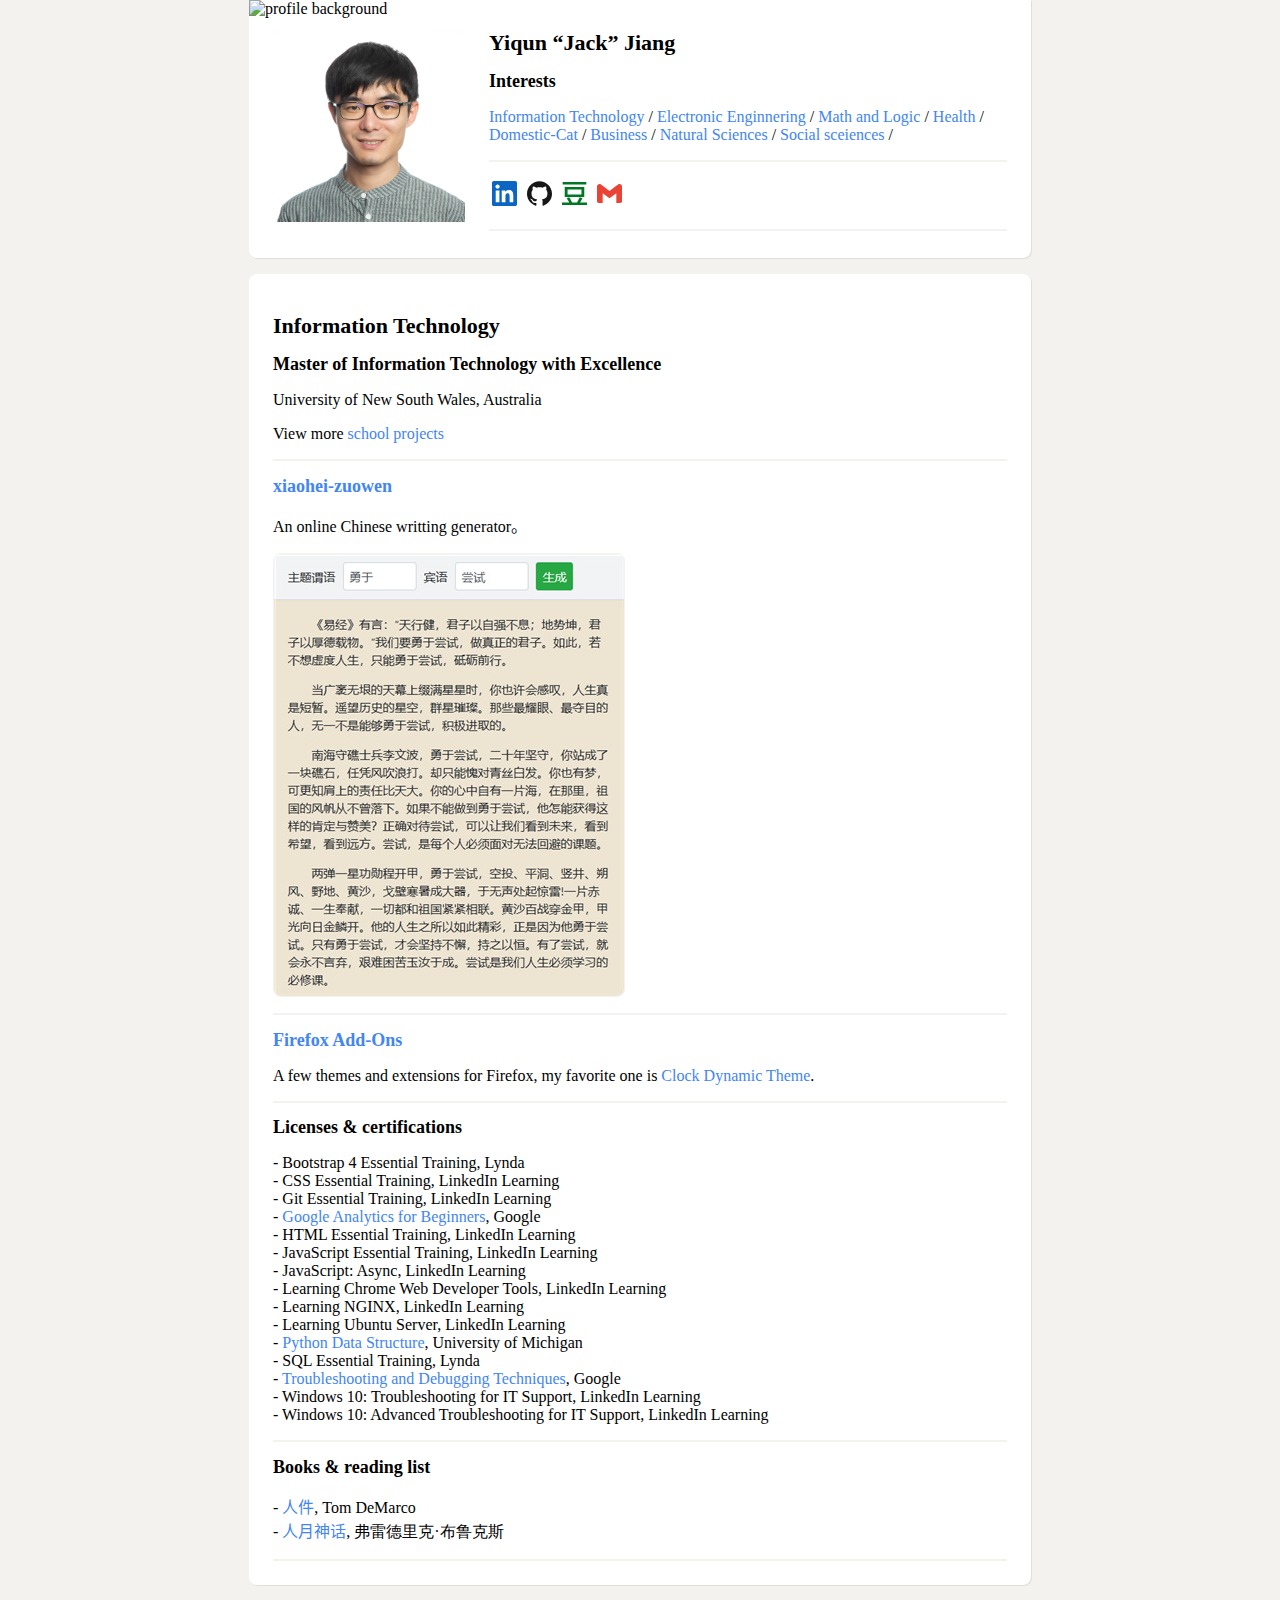
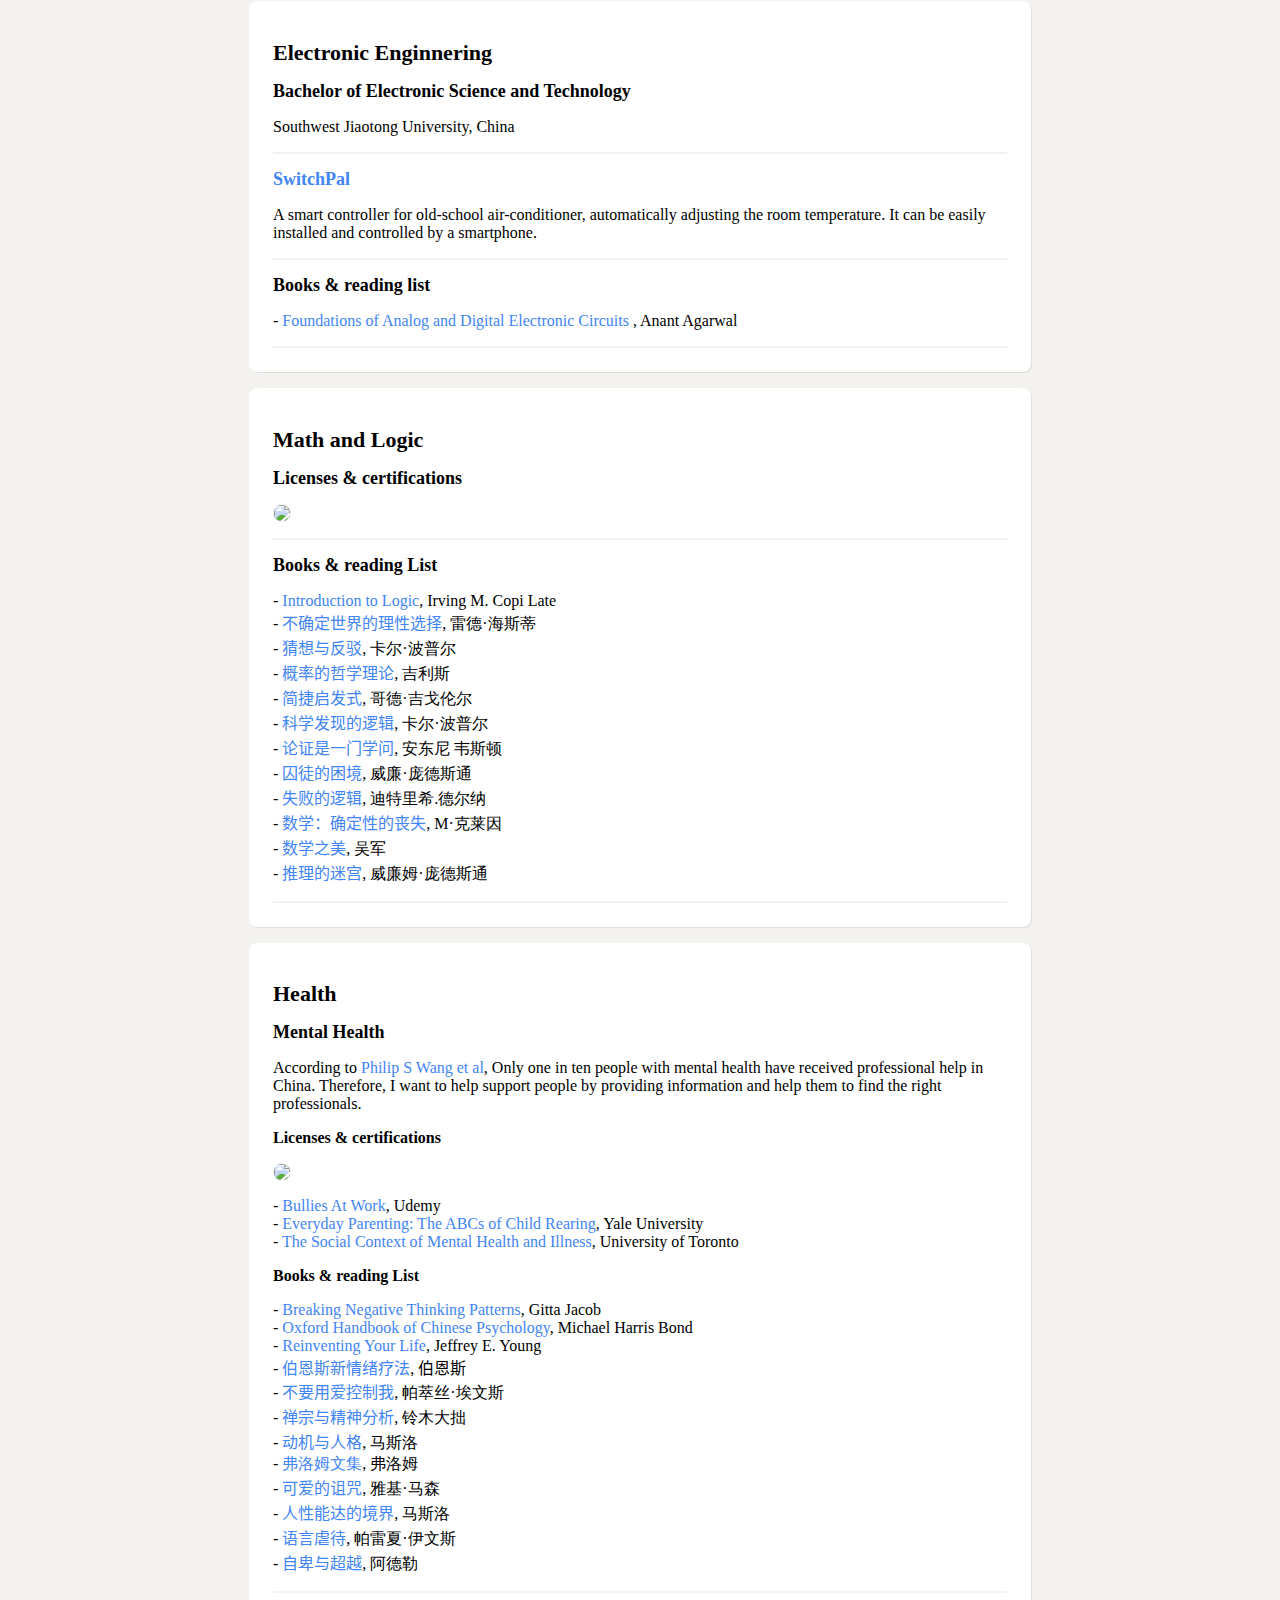
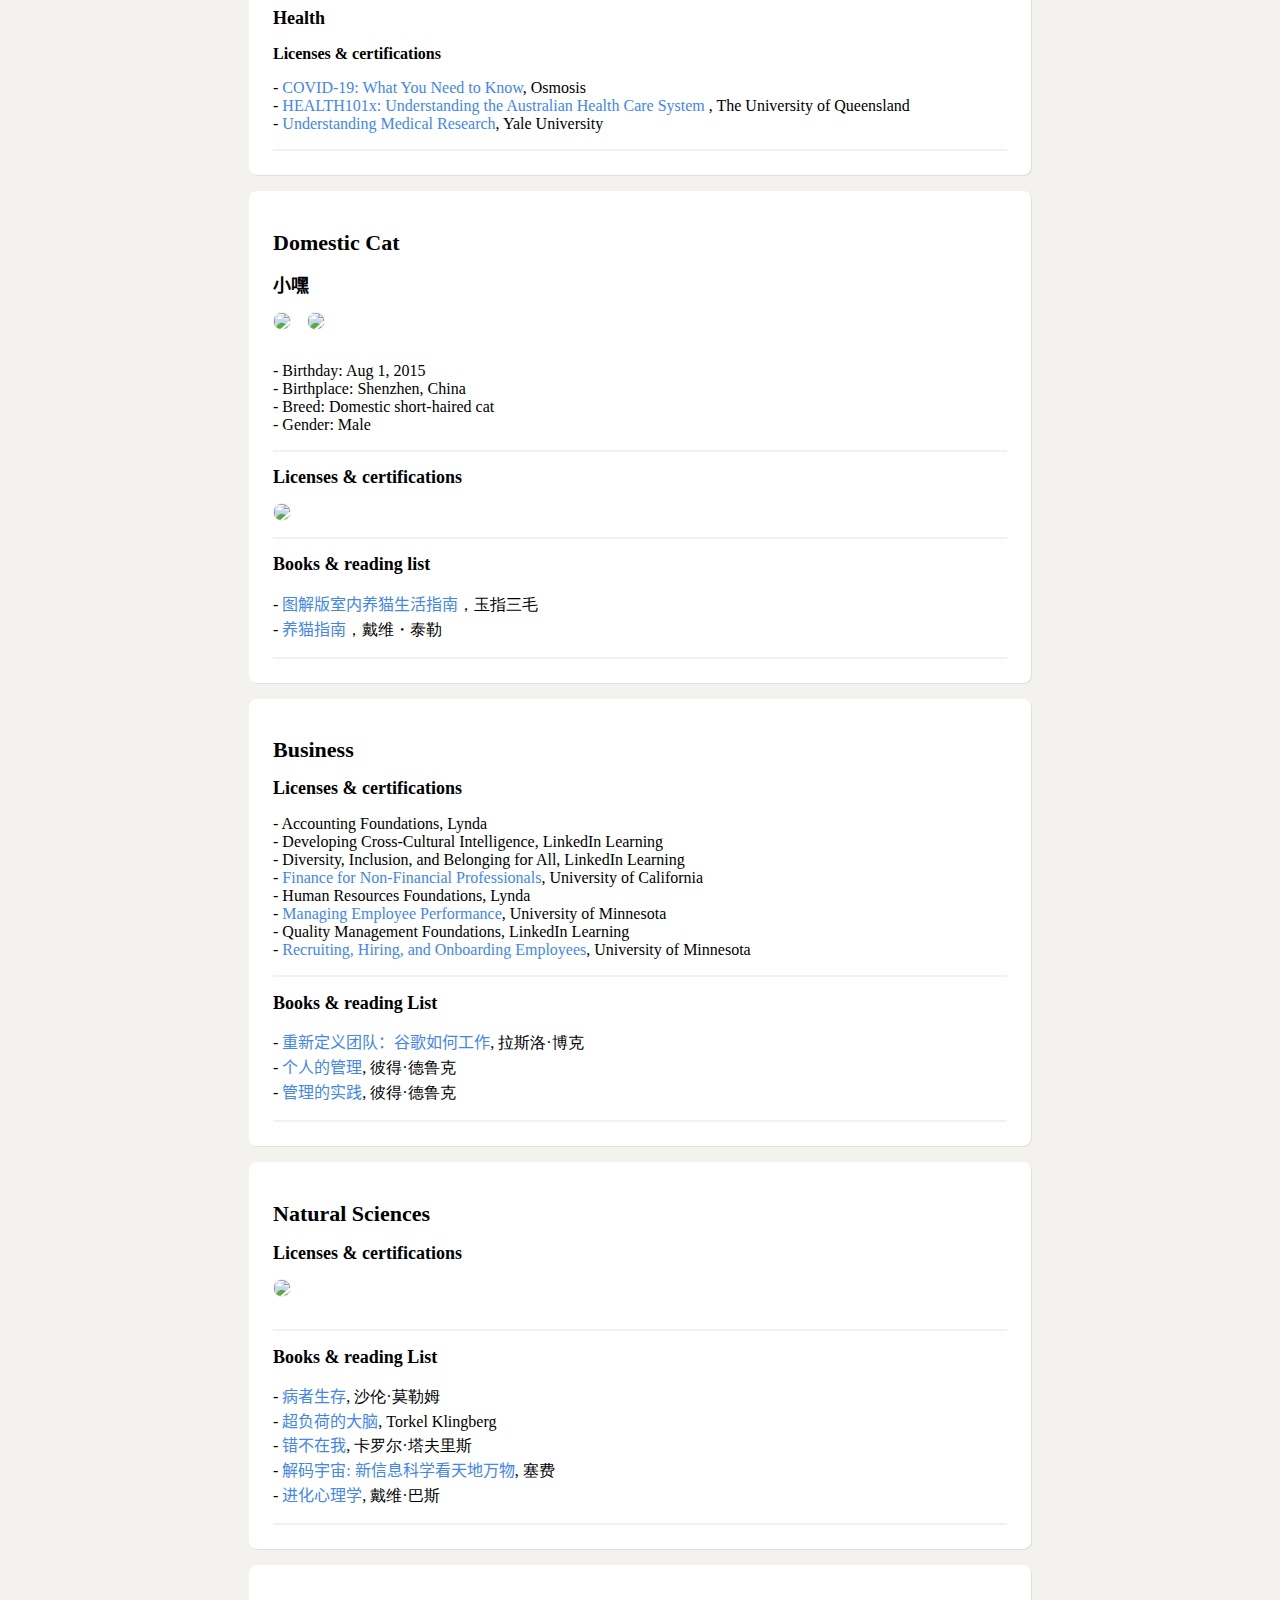
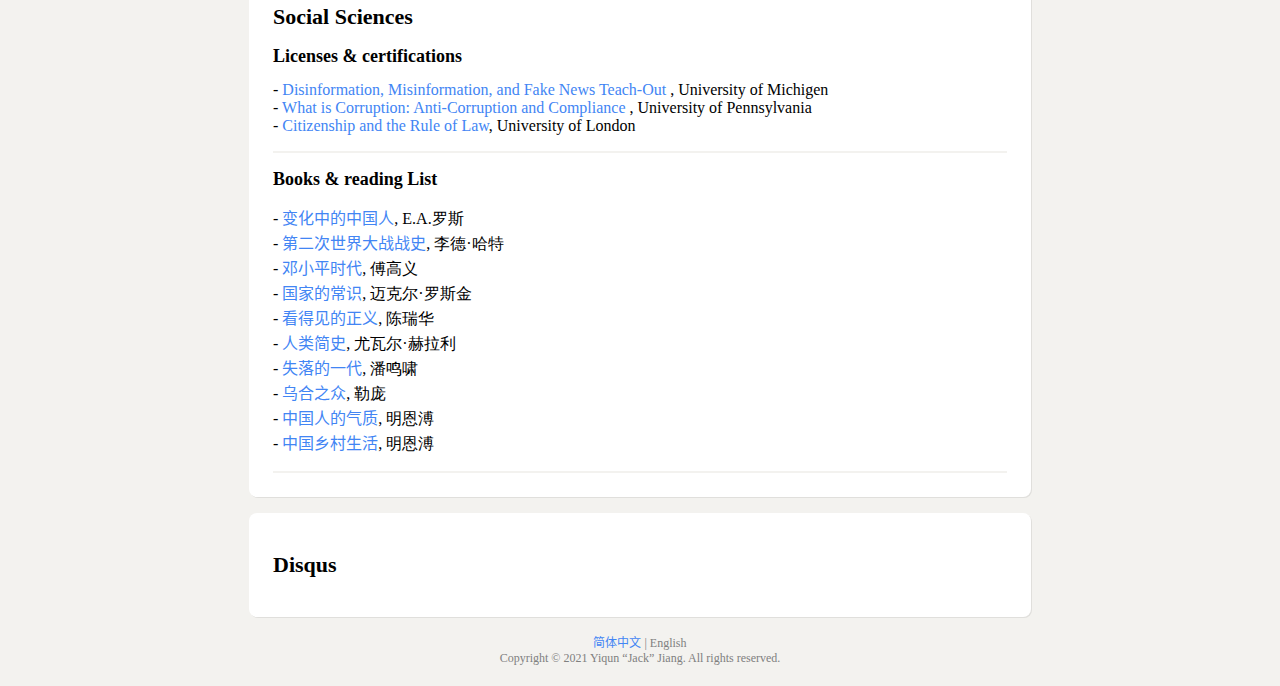
==== commit 07691514: "#6" ====
--- a/index.html
+++ b/index.html
@@ -3,11 +3,13 @@
   <head>
     <meta charset="UTF-8">
     <meta name="viewport" content="width=device-width, initial-scale=1.0">
-    <title>Yiqun "Jack" Jiang</title>
+    <meta name="description" content="A simple personal homepage, build with bare bone HTML, CSS and JavaScript.">
+    <meta name="keywords" content="HTML, CSS, JavaScript, Homepage">
+    <title>jackjyq.com</title>
     <!-- https://ogp.me/ -->
-    <meta property="og:title" content="Yiqun &quot;Jack&quot; Jiang" />
+    <meta property="og:title" content="jackjyq.com" />
     <meta property="og:type" content="website" />
-    <meta property="og:description" content="Welcome to Yiqun &quot;Jack&quot; Jiang's homepage">
+    <meta property="og:description" content="A simple personal homepage, build with bare bone HTML, CSS and JavaScript.">
     <meta property="og:url" content="https://www.jackjyq.com/" />
     <meta property="og:image" content="./images/header/profile-bg-800x200.jpg" />
     <meta property="og:image:type" content="image/png" />
--- a/css/styles.css
+++ b/css/styles.css
@@ -16,8 +16,7 @@
                 Helvetica Neue, Fira Sans, Ubuntu, Oxygen, Oxygen Sans, Cantarell, 
                 Droid Sans, Apple Color Emoji, Segoe UI Emoji, Segoe UI Symbol, 
                 Lucida Grande, Helvetica, Arial,
-                STXihei, "华文细黑", "Microsoft YaHei", "微软雅黑",
-                SimSun, "宋体", Heiti, "黑体"，
+                "Microsoft YaHei", "微软雅黑", Heiti, "黑体"，
                 sans-serif;
   font-size: 16px;
   margin: auto;
@@ -59,11 +58,13 @@
   padding: 0;
 }
 
-header div {
-  padding: 12px 24px;
+.header-avatar {
+  width: 192px;
+  height: 192px;
+  margin: 0 24px 24px 0;
 }
 
-header img{
+.header-background {
   width: 100%;
 }
 
@@ -80,7 +81,7 @@
 }
 
 .navigation li:after {
-  content: "/";
+  content: " / ";
 }
 
 .contact svg {
@@ -92,6 +93,19 @@
 .contact svg:hover {
   width: 30px;
   height: 30px;
+}
+
+/* responsive */
+.header-container {
+  padding: 12px 24px;
+  display: flex
+}
+
+@media screen and (max-width:455px) {
+  .header-container {
+    padding: 12px 24px;
+    display: block;
+  }
 }
 
 /* article */
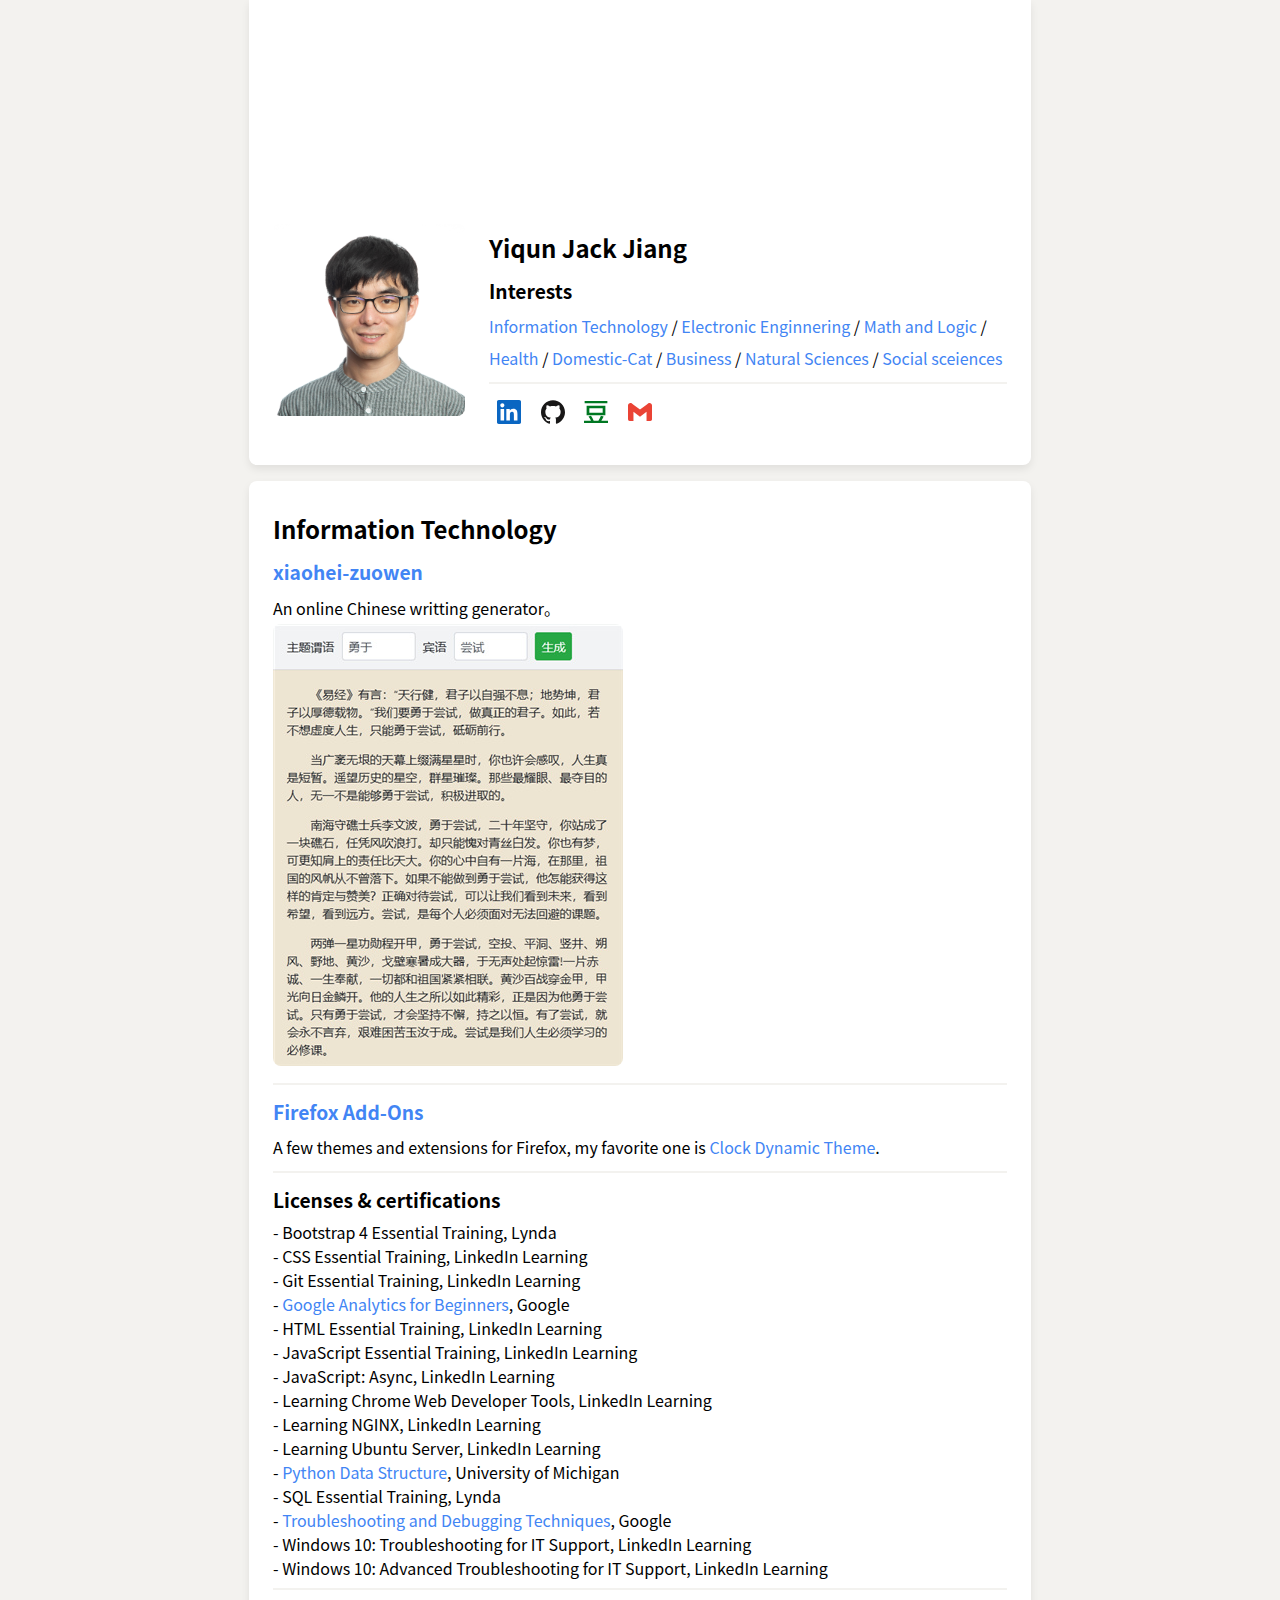
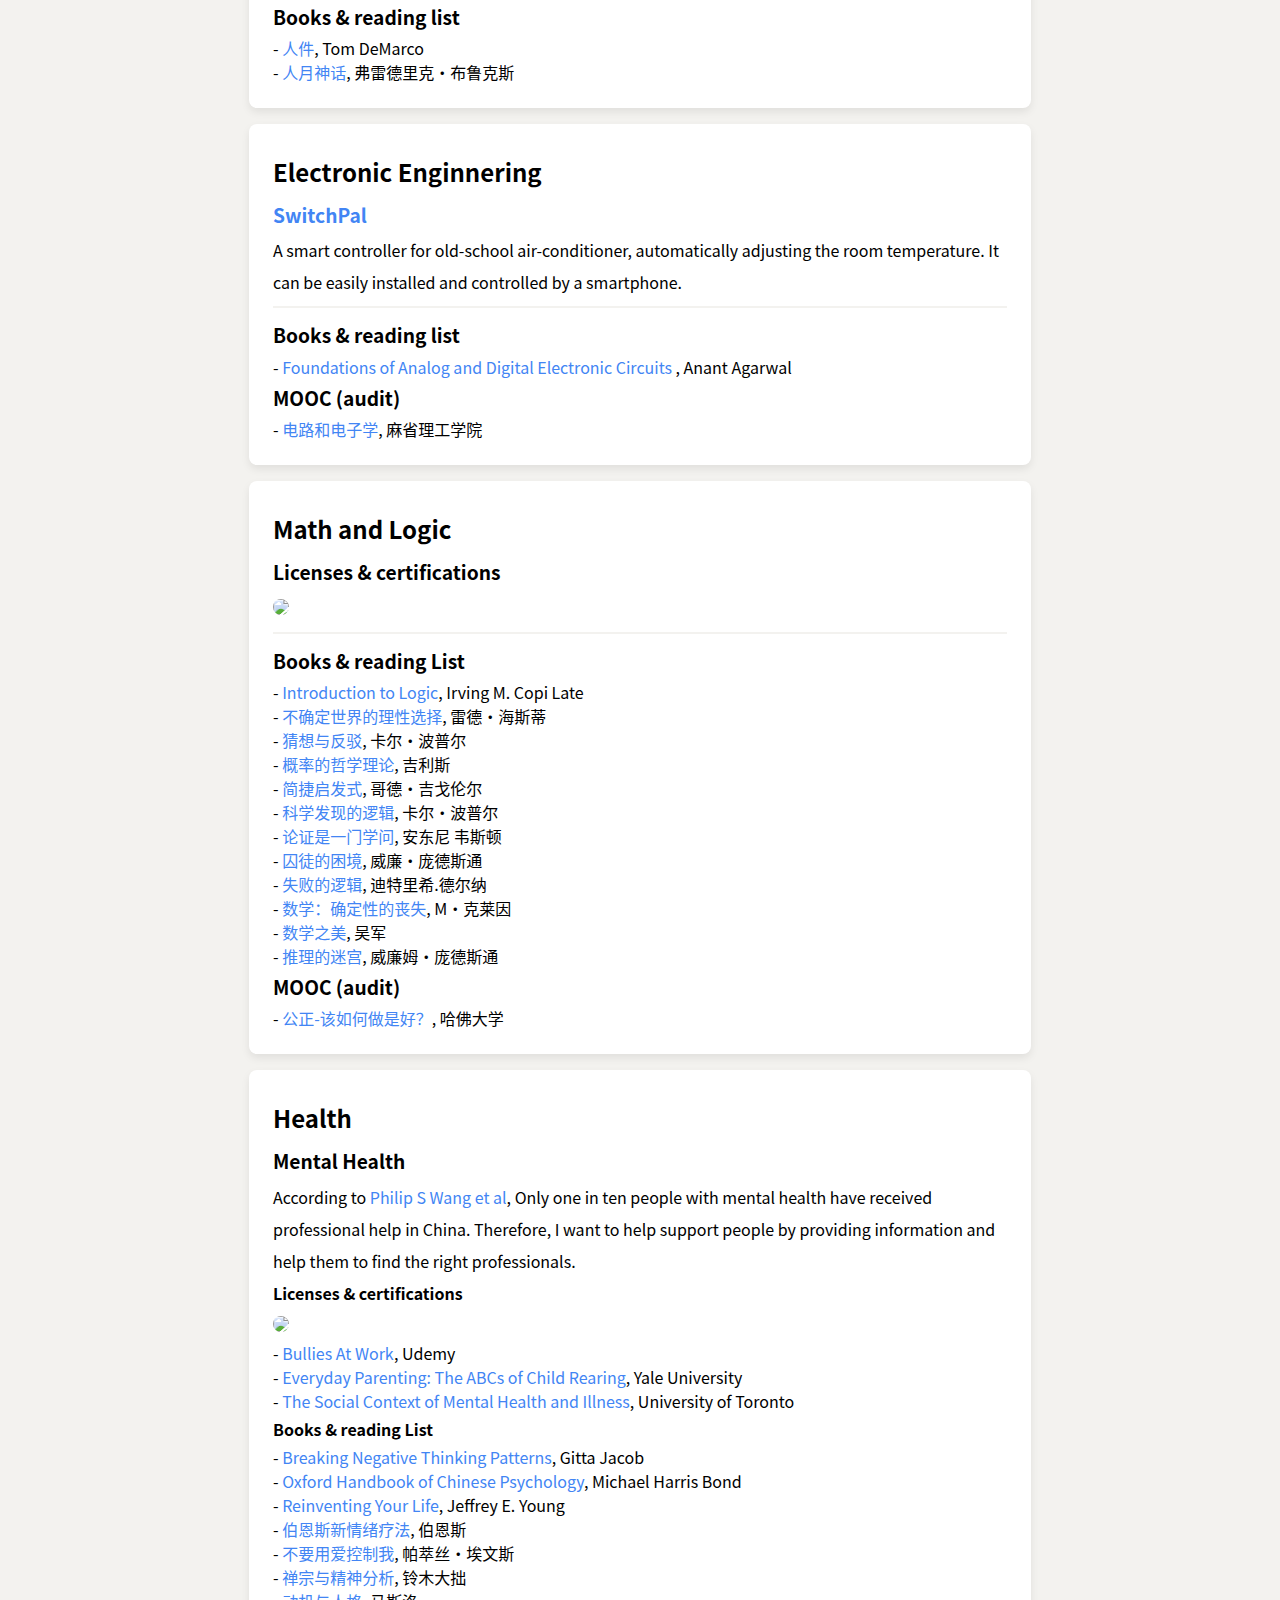
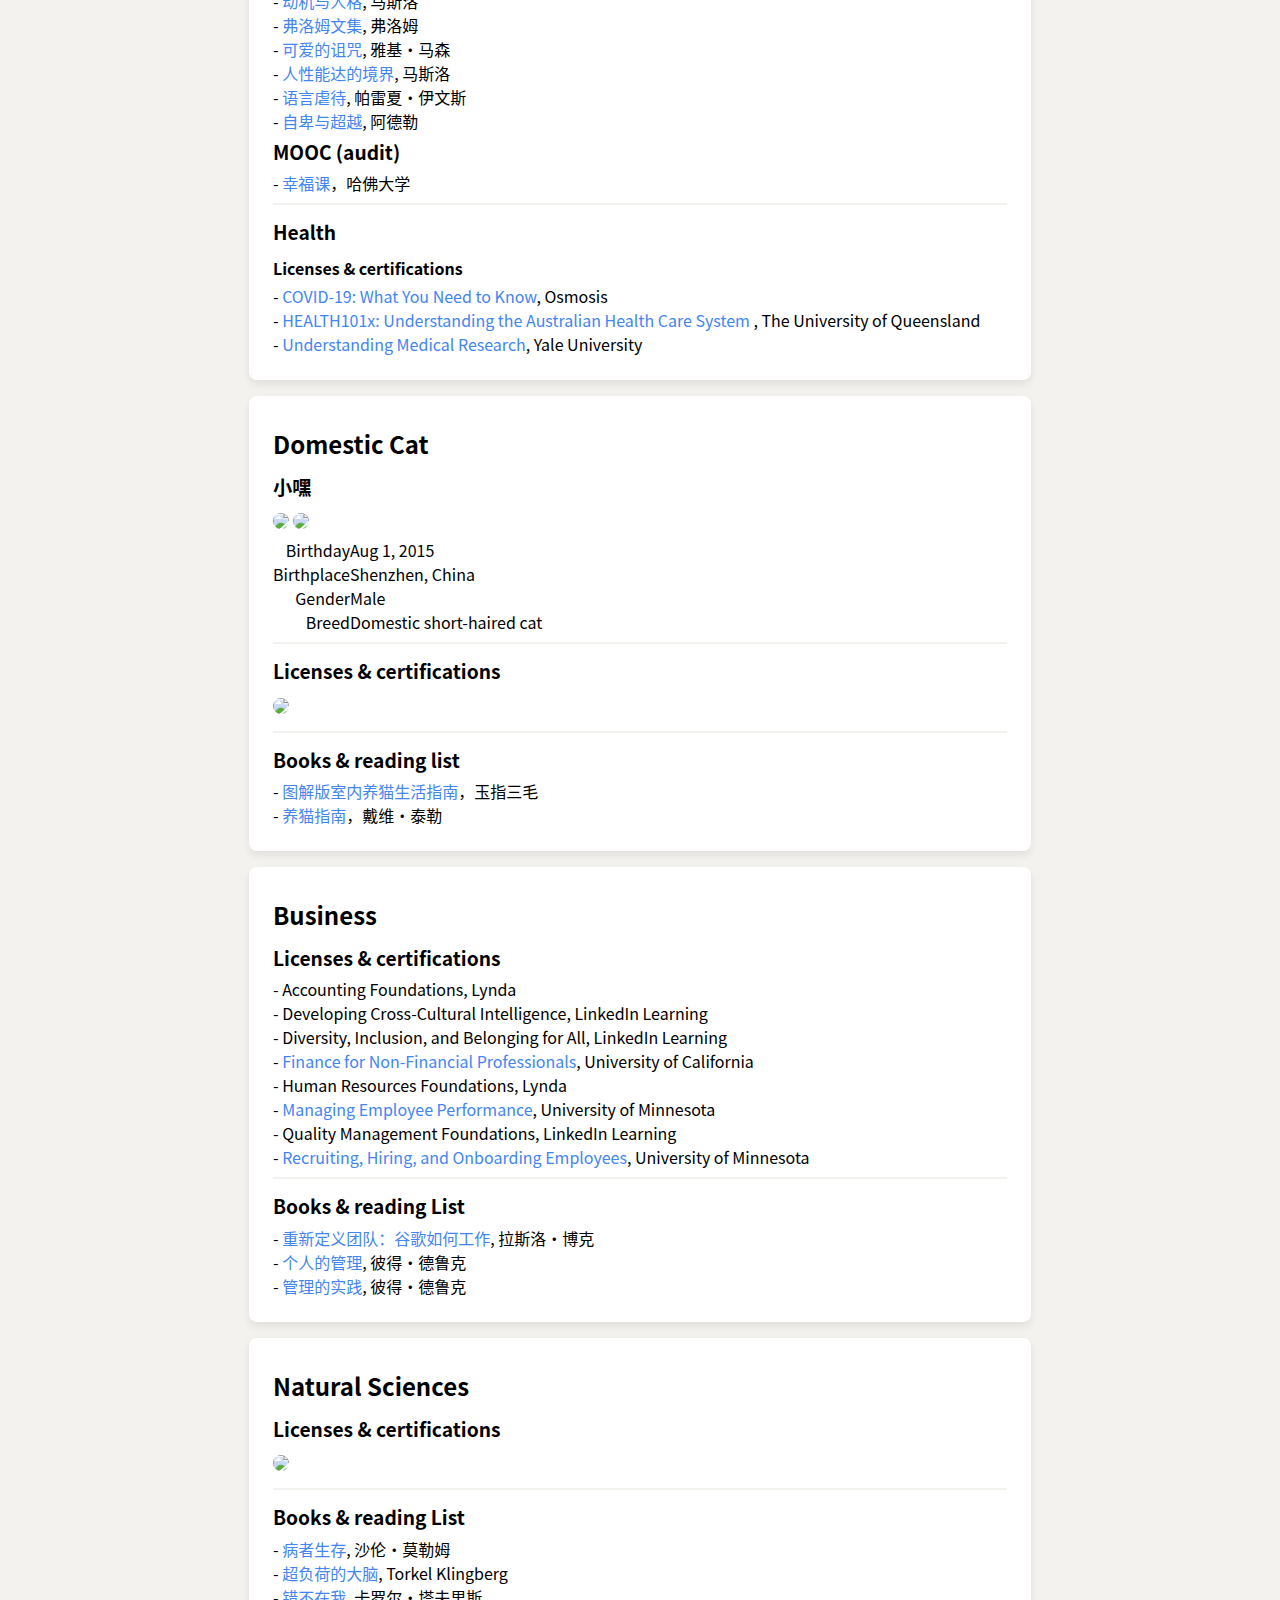
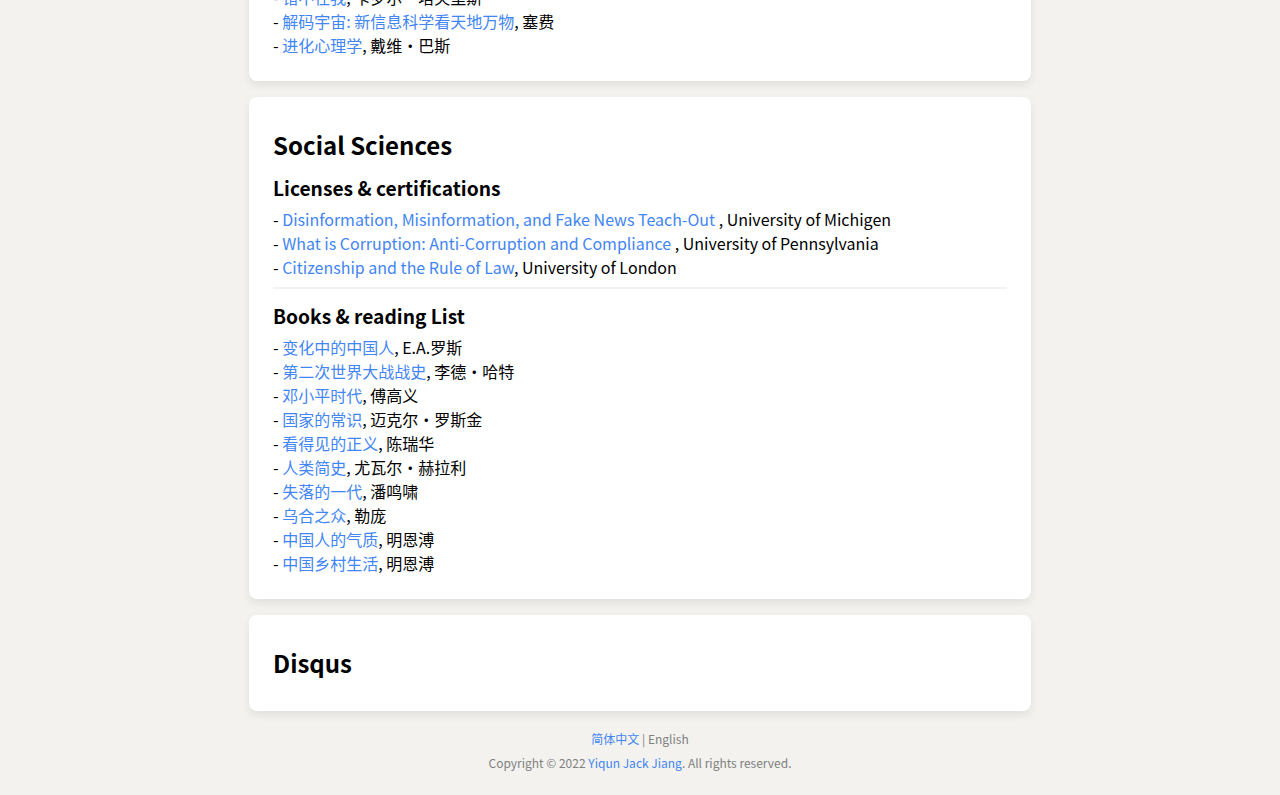
==== commit ce090e26: "refactor css files" ====
--- a/index.html
+++ b/index.html
@@ -1,68 +1,68 @@
 <!DOCTYPE html>
 <html lang="en-au">
-  <head>
-    <meta charset="UTF-8">
-    <meta name="viewport" content="width=device-width, initial-scale=1.0">
-    <meta name="description" content="A simple personal homepage, build with bare bone HTML, CSS and JavaScript.">
-    <meta name="keywords" content="HTML, CSS, JavaScript, Homepage">
-    <title>jackjyq.com</title>
-    <!-- https://ogp.me/ -->
-    <meta property="og:title" content="jackjyq.com" />
-    <meta property="og:type" content="website" />
-    <meta property="og:description" content="A simple personal homepage, build with bare bone HTML, CSS and JavaScript.">
-    <meta property="og:url" content="https://www.jackjyq.com/" />
-    <meta property="og:image" content="./images/header/profile-bg-800x200.jpg" />
-    <meta property="og:image:type" content="image/png" />
-    <meta property="og:image:width" content="800" />
-    <meta property="og:image:height" content="200" />
-    <!-- favicon -->
-    <link rel="apple-touch-icon" sizes="180x180"
-      href="./images/favicons/apple-touch-icon.png">
-    <link rel="icon" type="image/png" sizes="16x16"
-      href="./images/favicons/favicon-16x16.png">
-    <link rel="manifest" href="./images/favicons/site.webmanifest">
-    <link rel="icon" type="image/png" sizes="32x32"
-      href="./images/favicons/favicon-32x32.png">
-    <!-- load JavaScript and CSS files -->
-    <script src="js/script.js" defer></script>
-    <link rel="stylesheet" href="css/styles.css">
-    <!-- Global site tag (gtag.js) - Google Analytics -->
-    <script async src="https://www.googletagmanager.com/gtag/js?id=UA-144741828-1">
+
+<head>
+  <meta charset="UTF-8">
+  <meta name="viewport" content="width=device-width, initial-scale=1.0">
+  <meta name="description" content="A simple personal homepage, build with bare bone HTML, CSS and JavaScript.">
+  <meta name="keywords" content="HTML, CSS, JavaScript, Homepage">
+  <title>Jack | Personal Homepage</title>
+  <!-- https://ogp.me/ -->
+  <meta property="og:title" content="Jack | Personal Homepage" />
+  <meta property="og:type" content="website" />
+  <meta property="og:description" content="A simple personal homepage, build with bare bone HTML, CSS and JavaScript.">
+  <meta property="og:url" content="https://www.jackjyq.com/" />
+  <meta property="og:image" content="./images/header/profile-bg-800x200.jpg" />
+  <meta property="og:image:type" content="image/png" />
+  <meta property="og:image:width" content="800" />
+  <meta property="og:image:height" content="200" />
+  <!-- favicon -->
+  <link rel="apple-touch-icon" sizes="180x180" href="./images/favicons/apple-touch-icon.png">
+  <link rel="icon" type="image/png" sizes="16x16" href="./images/favicons/favicon-16x16.png">
+  <link rel="manifest" href="./images/favicons/site.webmanifest">
+  <link rel="icon" type="image/png" sizes="32x32" href="./images/favicons/favicon-32x32.png">
+  <!-- load JavaScript and CSS files -->
+  <script src="js/script.js" defer></script>
+  <link rel="stylesheet" href="css/styles.css">
+  <!-- Global site tag (gtag.js) - Google Analytics -->
+  <script async src="https://www.googletagmanager.com/gtag/js?id=UA-144741828-1">
+  </script>
+  <script>
+    window.dataLayer = window.dataLayer || [];
+    function gtag() { dataLayer.push(arguments); }
+    gtag('js', new Date());
+    gtag('config', 'UA-144741828-1');
+  </script>
+</head>
+
+<body>
+  <main>
+    <!-- language redirect -->
+    <script>
+      let language = navigator.language;
+      if (language.indexOf("zh") > -1) {
+        window.location.href = "./zh-CN.html";
+      } else {
+        window.location.href = "./en-AU.html";
+      }
     </script>
-    <script>
-      window.dataLayer = window.dataLayer || [];
-      function gtag(){dataLayer.push(arguments);}
-      gtag('js', new Date());
-      gtag('config', 'UA-144741828-1');
-    </script>
-  </head>
-  <body>
-    <!-- main -->
-    <main>
-      <!-- language redirect -->
-      <script>
-        let language = navigator.language;
-        if (language.indexOf("zh") > -1) {
-          window.location.href = "./zh-CN.html";
-        } else {
-          window.location.href = "./en-AU.html";
-        }
-      </script>
-      <noscript>
-        <article>
-          <h1>Yiqun <q>Jack</q> Jiang</h1>
-          <section>
-            <p>Your browser does not support Javascript, please selector your language</p>
-            <p>你的浏览器不支持 Javascript, 你手动选择你的语言</p>
-            <p><a href="./zh-CN.html">简体中文</a> | 
-              <a href="./en-AU.html">English</a></p>
-          </section>
-        </article>
-      </noscript>
-    </main>
-    <!-- footer -->
-    <footer>
-      Copyright &copy; 2021 Yiqun <q>Jack</q> Jiang. All rights reserved.
-    </footer>
-  </body>
-</html>
+    <noscript>
+      <article>
+        <h1>Yiqun <q>Jack</q> Jiang</h1>
+        <section>
+          <p>Your browser does not support Javascript, please selector your language</p>
+          <p>你的浏览器不支持 Javascript, 你手动选择你的语言</p>
+          <p><a href="./zh-CN.html">简体中文</a> |
+            <a href="./en-AU.html">English</a>
+          </p>
+        </section>
+      </article>
+    </noscript>
+  </main>
+  <!-- footer -->
+  <footer>
+    Copyright &copy; 2022 Yiqun <q>Jack</q> Jiang. All rights reserved.
+  </footer>
+</body>
+
+</html>--- a/css/styles.css
+++ b/css/styles.css
@@ -1,169 +1,177 @@
+@import url("reset.css");
 /* color platte
-#f3f2ef -- linkedIn Background Silver
-#4285F4 -- Google Blue
-#DB4437 -- Google Red
-#F4B400 -- Google Yellow
-#0F9D58 -- Google Green
+--primary: LinkedIn Link Blue
+--backgroud: linkedIn Background Silver
+--surface:white
+--on-surface: black;
+--on-background: Footer grey;
 */
 
+:root {
+  --primary: #4285F4;
+  --backgroud: #f3f2ef; 
+  --surface:white;
+  --on-surface: black;
+  --on-background: #808080;
+}
+
 html{
-  background-color: #f3f2ef;
+  background-color: var(--backgroud);
   scroll-behavior: smooth;
 }
 
+/* fant-family comes form jianshu.com */
 body {
-  font-family: -apple-system, system-ui, BlinkMacSystemFont, Segoe UI, Roboto, 
-                Helvetica Neue, Fira Sans, Ubuntu, Oxygen, Oxygen Sans, Cantarell, 
-                Droid Sans, Apple Color Emoji, Segoe UI Emoji, Segoe UI Symbol, 
-                Lucida Grande, Helvetica, Arial,
-                "Microsoft YaHei", "微软雅黑", Heiti, "黑体"，
-                sans-serif;
-  font-size: 16px;
+  font-family: -apple-system,BlinkMacSystemFont,Helvetica Neue,PingFang SC,Microsoft YaHei,
+    Source Han Sans SC,Noto Sans CJK SC,WenQuanYi Micro Hei,sans-serif;
   margin: auto;
   max-width: 782px;
+  line-height: 2;
+}
+
+/* article */
+article {
+  background-color: var(--surface);
+  border-radius: 8px;
+	box-shadow: 0 4px 8px rgba(0,0,0,0.08);
+  margin-bottom: 16px;
+  max-width: auto;
+  padding: 24px;
+  }
+
+section:not(:last-child) {
+  padding-bottom: 8px;
+  margin-bottom: 8px;
+  border-bottom:2px solid #f3f2ef;
+}
+
+/* text format */
+h1, h2, h3 {
+  font-weight: bold;
 }
 
 h1 {
-  font-size: 22px;
-  font-weight: 600;
+  font-size: 1.5rem;
 }
 
 h2 {
-  font-size: 18px;
-  font-weight: 600;
+  font-size: 1.2rem;
 }
 
 h3 {
-  font-size: 16px;
-  font-weight: 600;
+  font-size: 1rem;
 }
 
 a:link {
-  color: #4285F4;
+  color: var(--primary);
   text-decoration: none;
 }
 
+/* table */
+tr {
+  line-height: 1.5;
+}
 th {
   text-align: right;
 }
 
+/* list */
+ul {
+  list-style-type: none;
+}
 
+li::before {
+  content: "- ";
+}
+
+li {
+  line-height: 1.5;
+}
+
+
+/* image */
+img {
+  border-radius: 8px;
+  max-width: 350px;
+  width: 100%;
+}
+
+img:hover {
+	box-shadow: 0 4px 8px rgba(0,0,0,0.08);
+}
+
+
+/* overwrite styles */
 /* header */
 header {
-  background-color: white;
+  background-color: var(--surface);
   border-radius: 0 0 8px 8px;
-	box-shadow: 1px 1px 0 rgba(0,0,0,0.08);
-  margin: 0 0 16px 0;
-  max-width: 782px;
-  padding: 0;
+	box-shadow: 0 4px 8px rgba(0,0,0,0.08);
+  margin-bottom: 16px;
+  max-width: auto;
+}
+
+.header-background {
+  background-image: url("../images/header/profile-bg-800x200.jpg");
+  background-position: center;
+  height: 200px;
+}
+
+.header-container {
+  padding: 24px;
+  display: flex;
+  gap: 24px;
 }
 
 .header-avatar {
   width: 192px;
   height: 192px;
-  margin: 0 24px 24px 0;
 }
 
-.header-background {
-  width: 100%;
+.contact ul,
+.navigation ul {
+  list-style-type: none;
 }
 
-header h1 {
-  margin-top: 0;
+.contact li::before,
+.navigation li::before {
+  content: none;
 }
 
-header ul {
-  padding-inline-start: 0;
-}
-
-header li {
+.contact li,
+.navigation li {
   display: inline;
 }
 
-.navigation li:after {
+.navigation li:not(:last-child)::after {
   content: " / ";
 }
 
+
 .contact svg {
-  width: 25px;
-  height: 25px;
-  padding: 3px;
+  width: 24px;
+  height: 24px;
+  margin: 8px;
 }
 
 .contact svg:hover {
-  width: 30px;
-  height: 30px;
-}
-
-/* responsive */
-.header-container {
-  padding: 12px 24px;
-  display: flex
-}
-
-@media screen and (max-width:455px) {
-  .header-container {
-    padding: 12px 24px;
-    display: block;
-  }
-}
-
-/* article */
-article {
-  background-color: white;
-  border-radius: 8px;
-	box-shadow: 1px  1px 0 rgba(0,0,0,0.08);
-  margin: 16px 0;
-  max-width: 734px;
-  padding: 24px;
-  }
-
-section {
-  border-bottom:2px solid #f3f2ef;
-}
-
-article section ul {
-  list-style-type: none;
-  padding: 0;
-}
-
-article section li::before {
-  content: "- ";
-}
-
-.images {
-  column-count: auto;
-}
-
-.images img {
-  border-radius: 8px;
-  margin: 0 12px 12px 0;
-  width: 350px;
-  border: 1px solid #f3f2ef;
-}
-
-.images a img:hover {
-  border: 1px solid #4285F4;
-}
-
-/* responsive */
-@media screen and (max-width:782px) {
-  .images img {
-    width: 272px;
-  }
-}
-
-@media screen and (max-width:350px) {
-  .images img {
-    width: 100%;
-  }
+	box-shadow: 0 4px 8px rgba(0,0,0,0.08);
 }
 
 /* footer */
 footer {
   text-align: center;
-  font-size: 12px;
-  color: grey;
+  font-size: 0.75rem;
+  color: var(--on-background);
   margin-bottom: 20px;
 }
 
+/* responsive 
+  desktop first responsive design
+  i.e the default layout is for witdth greater than 782px
+*/
+@media screen and (max-width:600px) {
+  .header-container {
+    flex-direction: column;
+  }
+}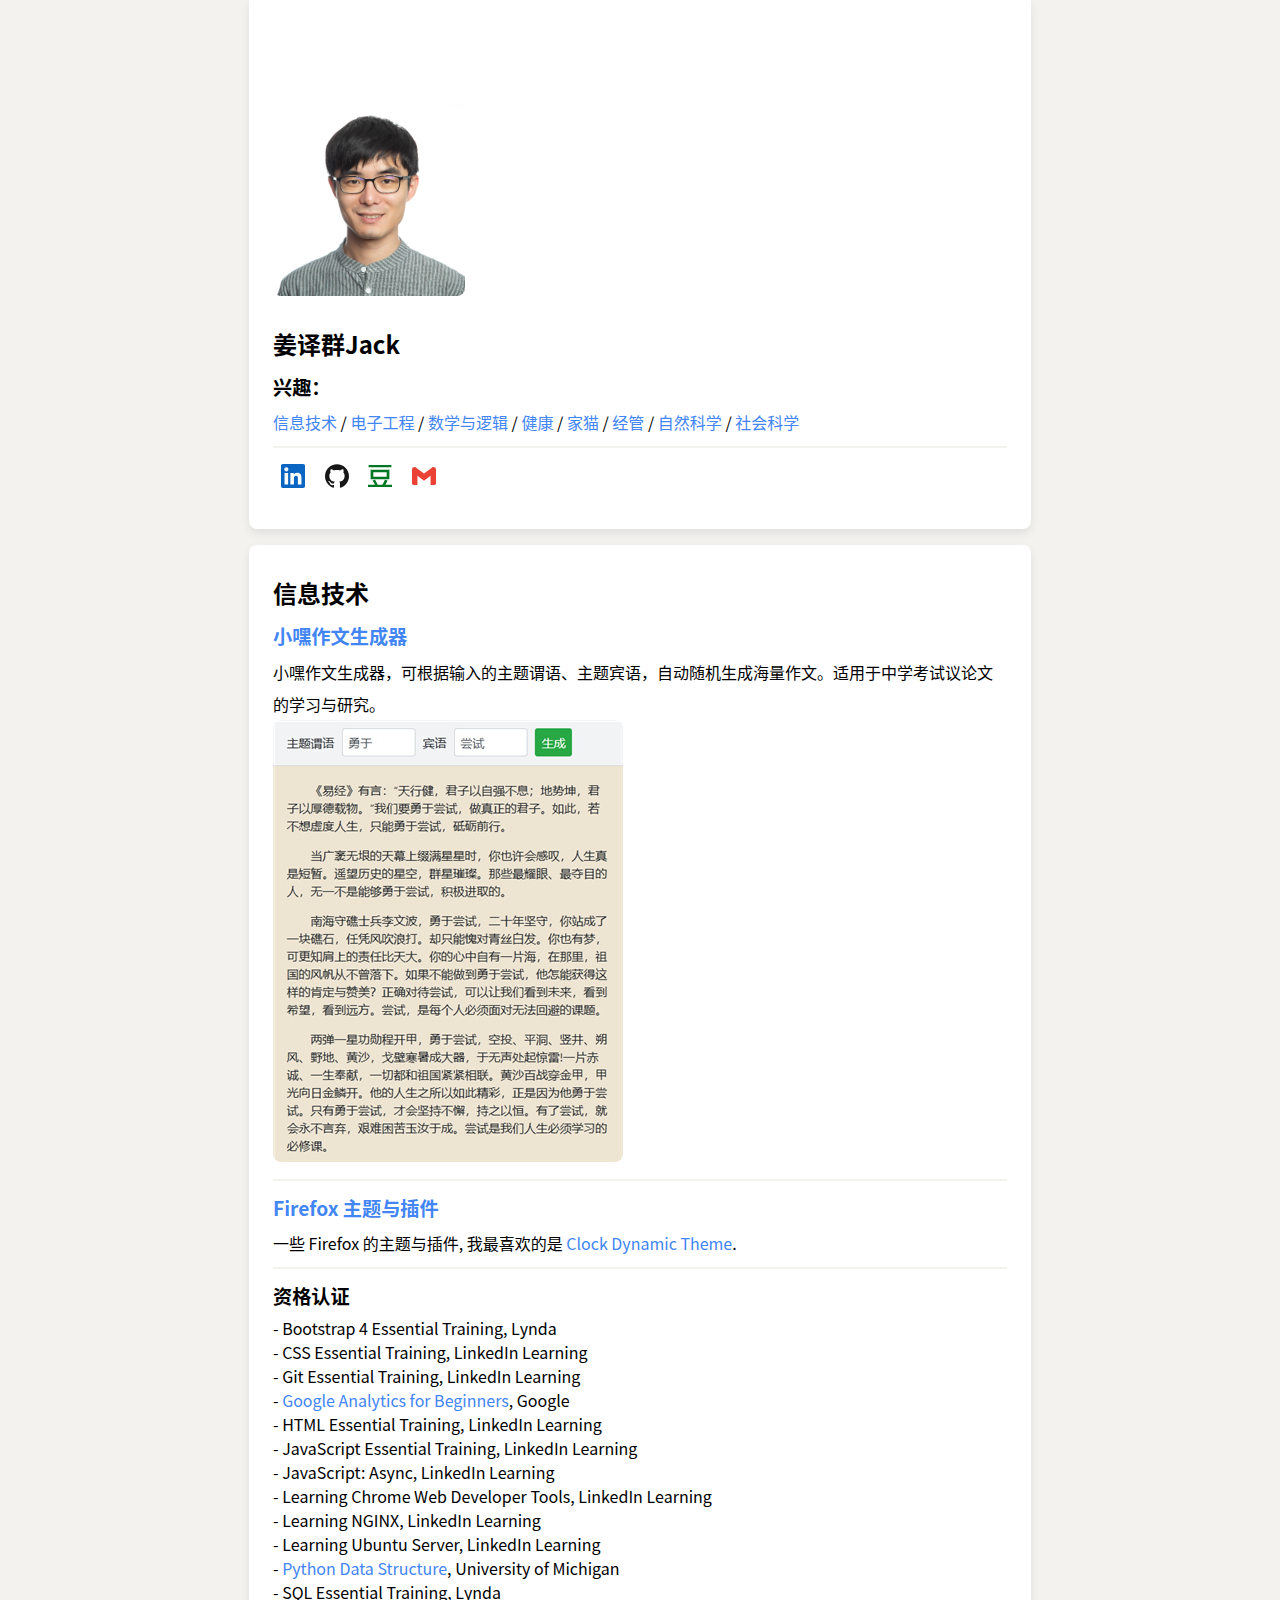
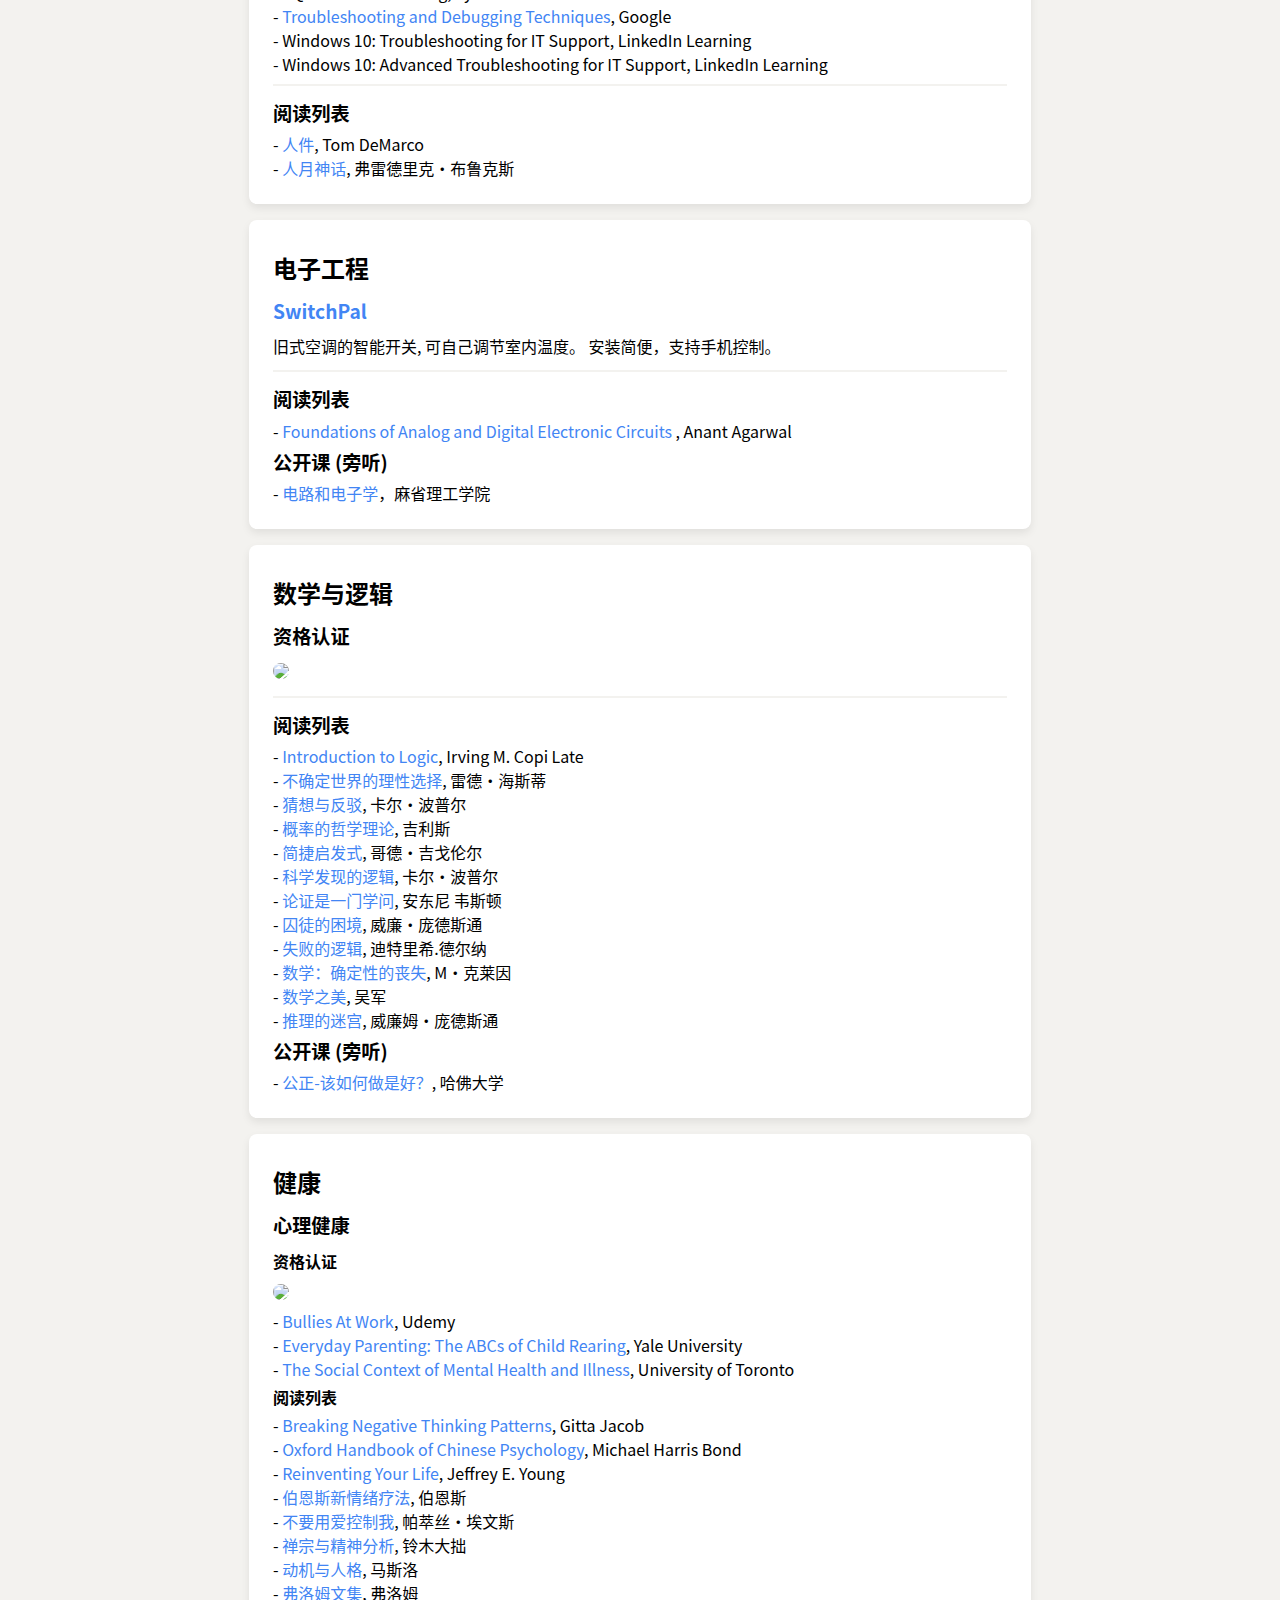
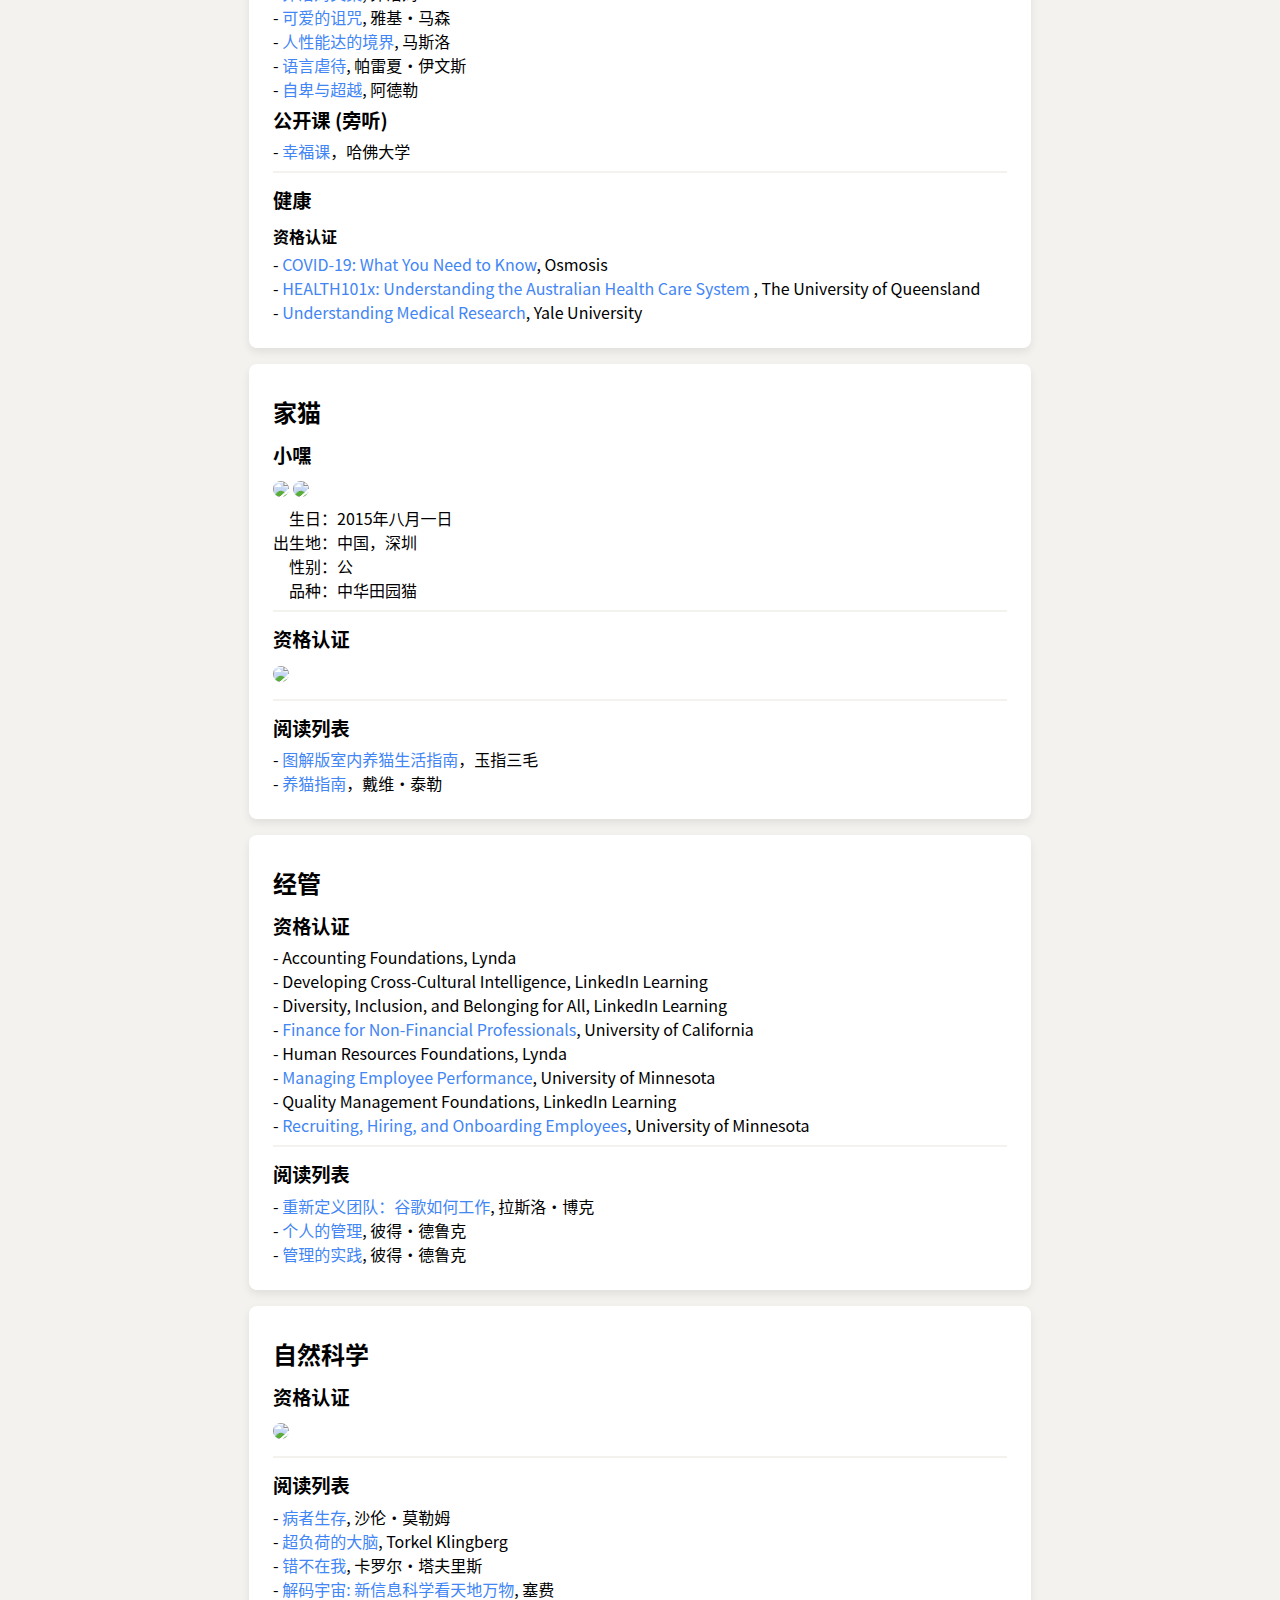
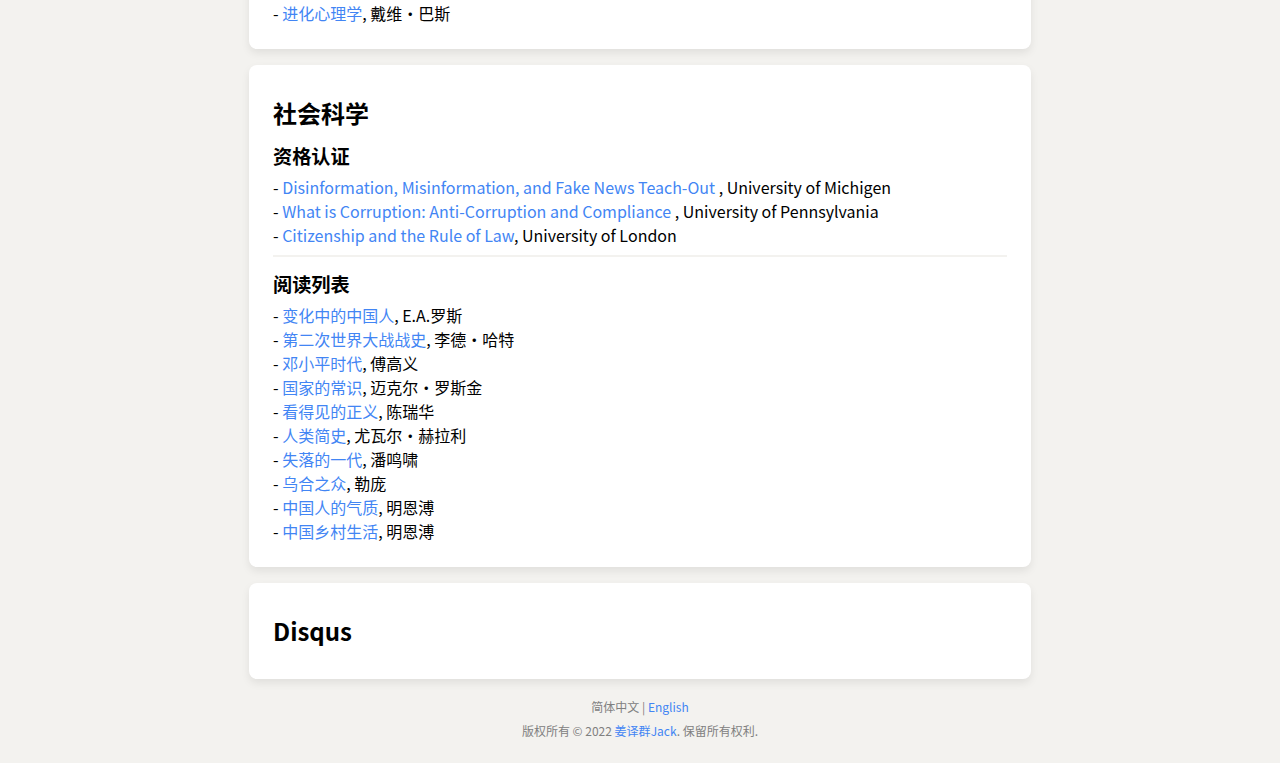
==== commit 3260ecb5: "remove english pages" ====
--- a/index.html
+++ b/index.html
@@ -1,68 +1,787 @@
 <!DOCTYPE html>
-<html lang="en-au">
-
-<head>
-  <meta charset="UTF-8">
-  <meta name="viewport" content="width=device-width, initial-scale=1.0">
-  <meta name="description" content="A simple personal homepage, build with bare bone HTML, CSS and JavaScript.">
-  <meta name="keywords" content="HTML, CSS, JavaScript, Homepage">
-  <title>Jack | Personal Homepage</title>
-  <!-- https://ogp.me/ -->
-  <meta property="og:title" content="Jack | Personal Homepage" />
-  <meta property="og:type" content="website" />
-  <meta property="og:description" content="A simple personal homepage, build with bare bone HTML, CSS and JavaScript.">
-  <meta property="og:url" content="https://www.jackjyq.com/" />
-  <meta property="og:image" content="./images/header/profile-bg-800x200.jpg" />
-  <meta property="og:image:type" content="image/png" />
-  <meta property="og:image:width" content="800" />
-  <meta property="og:image:height" content="200" />
-  <!-- favicon -->
-  <link rel="apple-touch-icon" sizes="180x180" href="./images/favicons/apple-touch-icon.png">
-  <link rel="icon" type="image/png" sizes="16x16" href="./images/favicons/favicon-16x16.png">
-  <link rel="manifest" href="./images/favicons/site.webmanifest">
-  <link rel="icon" type="image/png" sizes="32x32" href="./images/favicons/favicon-32x32.png">
-  <!-- load JavaScript and CSS files -->
-  <script src="js/script.js" defer></script>
-  <link rel="stylesheet" href="css/styles.css">
-  <!-- Global site tag (gtag.js) - Google Analytics -->
-  <script async src="https://www.googletagmanager.com/gtag/js?id=UA-144741828-1">
-  </script>
-  <script>
-    window.dataLayer = window.dataLayer || [];
-    function gtag() { dataLayer.push(arguments); }
-    gtag('js', new Date());
-    gtag('config', 'UA-144741828-1');
-  </script>
-</head>
-
-<body>
-  <main>
-    <!-- language redirect -->
+<html lang="zh-cn">
+  <head>
+    <meta charset="UTF-8" />
+    <meta name="viewport" content="width=device-width, initial-scale=1.0" />
+    <meta
+      name="description"
+      content="朴素的个人主页，基于最基础的 HTML, CSS 和 JavaScript 开发。"
+    />
+    <meta name="keywords" content="HTML, CSS, JavaScript, 个人主页" />
+    <title>Jack | Personal Homepage</title>
+    <!-- https://ogp.me/ -->
+    <meta property="og:title" content="Jack | Personal Homepage" />
+    <meta property="og:type" content="website" />
+    <meta
+      property="og:description"
+      content="朴素的个人主页，基于最基础的 HTML, CSS 和 JavaScript 开发。"
+    />
+    <meta property="og:url" content="https://www.jackjyq.com/" />
+    <meta
+      property="og:image"
+      content="./images/header/profile-bg-800x200.jpg"
+    />
+    <meta property="og:image:type" content="image/png" />
+    <meta property="og:image:width" content="800" />
+    <meta property="og:image:height" content="200" />
+    <!-- favicon -->
+    <link
+      rel="apple-touch-icon"
+      sizes="180x180"
+      href="./images/favicons/apple-touch-icon.png"
+    />
+    <link
+      rel="icon"
+      type="image/png"
+      sizes="16x16"
+      href="./images/favicons/favicon-16x16.png"
+    />
+    <link rel="manifest" href="./images/favicons/site.webmanifest" />
+    <link
+      rel="icon"
+      type="image/png"
+      sizes="32x32"
+      href="./images/favicons/favicon-32x32.png"
+    />
+    <!-- load JavaScript and CSS files -->
+    <script src="js/script.js" defer></script>
+    <link rel="stylesheet" href="css/styles.css" />
+    <!-- Global site tag (gtag.js) - Google Analytics -->
+    <script
+      async
+      src="https://www.googletagmanager.com/gtag/js?id=UA-144741828-1"
+    ></script>
     <script>
-      let language = navigator.language;
-      if (language.indexOf("zh") > -1) {
-        window.location.href = "./zh-CN.html";
-      } else {
-        window.location.href = "./en-AU.html";
+      window.dataLayer = window.dataLayer || [];
+      function gtag() {
+        dataLayer.push(arguments);
       }
+      gtag("js", new Date());
+      gtag("config", "UA-144741828-1");
     </script>
-    <noscript>
-      <article>
-        <h1>Yiqun <q>Jack</q> Jiang</h1>
-        <section>
-          <p>Your browser does not support Javascript, please selector your language</p>
-          <p>你的浏览器不支持 Javascript, 你手动选择你的语言</p>
-          <p><a href="./zh-CN.html">简体中文</a> |
-            <a href="./en-AU.html">English</a>
+  </head>
+
+  <body>
+    <main>
+      <header>
+        <div class="header-background-avatar-container">
+          <div class="header-background"></div>
+          <img
+            class="header-avatar"
+            src="./images/favicons/android-chrome-192x192.png"
+          />
+        </div>
+        <div class="header-container">
+          <div>
+            <h1>姜译群<q>Jack</q></h1>
+            <section>
+              <h2>兴趣：</h2>
+              <ul class="navigation">
+                <li><a href="#information-technology">信息技术</a></li>
+                <li><a href="#electronic-enginnering">电子工程</a></li>
+                <li><a href="#math-and-logic">数学与逻辑</a></li>
+                <li><a href="#health">健康</a></li>
+                <li><a href="#domestic-cat">家猫</a></li>
+                <li><a href="#business">经管</a></li>
+                <li><a href="#natural-sciences">自然科学</a></li>
+                <li><a href="#social-sciences">社会科学</a></li>
+              </ul>
+            </section>
+            <section>
+              <ul class="contact">
+                <!-- svg comes from
+                  https://simpleicons.org/ -->
+                <li>
+                  <a href="https://www.linkedin.com/in/jackjyq/">
+                    <svg
+                      role="img"
+                      viewBox="0 0 24 24"
+                      xmlns="http://www.w3.org/2000/svg"
+                      fill="#0A66C2"
+                    >
+                      <title>LinkedIn</title>
+                      <path
+                        d="M20.447 20.452h-3.554v-5.569c0-1.328-.027-3.037-1.852-3.037-1.853 0-2.136 1.445-2.136 2.939v5.667H9.351V9h3.414v1.561h.046c.477-.9 1.637-1.85 3.37-1.85 3.601 0 4.267 2.37 4.267 5.455v6.286zM5.337 7.433c-1.144 0-2.063-.926-2.063-2.065 0-1.138.92-2.063 2.063-2.063 1.14 0 2.064.925 2.064 2.063 0 1.139-.925 2.065-2.064 2.065zm1.782 13.019H3.555V9h3.564v11.452zM22.225 0H1.771C.792 0 0 .774 0 1.729v20.542C0 23.227.792 24 1.771 24h20.451C23.2 24 24 23.227 24 22.271V1.729C24 .774 23.2 0 22.222 0h.003z"
+                      />
+                    </svg>
+                  </a>
+                </li>
+                <li>
+                  <a href="https://github.com/jackjyq">
+                    <svg
+                      role="img"
+                      viewBox="0 0 24 24"
+                      xmlns="http://www.w3.org/2000/svg"
+                      fill="#181717"
+                    >
+                      <title>GitHub</title>
+                      <path
+                        d="M12 .297c-6.63 0-12 5.373-12 12 0 5.303 3.438 9.8 8.205 11.385.6.113.82-.258.82-.577 0-.285-.01-1.04-.015-2.04-3.338.724-4.042-1.61-4.042-1.61C4.422 18.07 3.633 17.7 3.633 17.7c-1.087-.744.084-.729.084-.729 1.205.084 1.838 1.236 1.838 1.236 1.07 1.835 2.809 1.305 3.495.998.108-.776.417-1.305.76-1.605-2.665-.3-5.466-1.332-5.466-5.93 0-1.31.465-2.38 1.235-3.22-.135-.303-.54-1.523.105-3.176 0 0 1.005-.322 3.3 1.23.96-.267 1.98-.399 3-.405 1.02.006 2.04.138 3 .405 2.28-1.552 3.285-1.23 3.285-1.23.645 1.653.24 2.873.12 3.176.765.84 1.23 1.91 1.23 3.22 0 4.61-2.805 5.625-5.475 5.92.42.36.81 1.096.81 2.22 0 1.606-.015 2.896-.015 3.286 0 .315.21.69.825.57C20.565 22.092 24 17.592 24 12.297c0-6.627-5.373-12-12-12"
+                      />
+                    </svg>
+                  </a>
+                </li>
+                <li>
+                  <a href="https://book.douban.com/people/diqiuyi/">
+                    <svg
+                      role="img"
+                      xmlns="http://www.w3.org/2000/svg"
+                      viewBox="0 0 24 24"
+                      fill="#007722"
+                    >
+                      <title lang="zh-cn">豆瓣读书</title>
+                      <path
+                        d="M.643.92v2.412h22.714V.92H.643zm1.974 4.926v9.42h18.764v-9.42H2.617zm2.72 2.408H18.69v4.605H5.338V8.254zm1.657 7.412l-2.512.938c1.037 1.461 1.87 2.825 2.512 4.091H0v2.385h24v-2.385h-6.678c.818-1.176 1.589-2.543 2.303-4.091l-2.73-.938a29.952 29.952 0 01-2.479 5.03h-4.75c-.786-1.962-1.677-3.641-2.672-5.03Z"
+                      />
+                    </svg>
+                  </a>
+                </li>
+                <li>
+                  <a href="mailto:me@jackjyq.com">
+                    <svg
+                      role="img"
+                      viewBox="0 0 24 24"
+                      xmlns="http://www.w3.org/2000/svg"
+                      fill="#EA4335"
+                    >
+                      <title>Email</title>
+                      <path
+                        d="M24 5.457v13.909c0 .904-.732 1.636-1.636 1.636h-3.819V11.73L12 16.64l-6.545-4.91v9.273H1.636A1.636 1.636 0 0 1 0 19.366V5.457c0-2.023 2.309-3.178 3.927-1.964L5.455 4.64 12 9.548l6.545-4.91 1.528-1.145C21.69 2.28 24 3.434 24 5.457z"
+                      />
+                    </svg>
+                  </a>
+                </li>
+              </ul>
+            </section>
+          </div>
+        </div>
+        <!-- header container -->
+      </header>
+
+      <!-- information technology -->
+      <article id="information-technology">
+        <h1>信息技术</h1>
+        <!-- <section>
+          <h2>信息技术硕士 卓越学位</h2>
+          <p>新南威尔士大学, 澳大利亚</p>
+          <p>查看更多<a href="https://jackjyq.github.io/portfolio/">
+            学校项目</a></p>
+        </section> -->
+        <section lang="zh-cn">
+          <h2><a href="https://zuowen.jackjyq.com">小嘿作文生成器</a></h2>
+          <p>
+            小嘿作文生成器，可根据输入的主题谓语、主题宾语，自动随机生成海量作文。适用于中学考试议论文的学习与研究。
           </p>
-        </section>
-      </article>
-    </noscript>
-  </main>
-  <!-- footer -->
-  <footer>
-    Copyright &copy; 2022 Yiqun <q>Jack</q> Jiang. All rights reserved.
-  </footer>
-</body>
-
-</html>+          <a href="https://zuowen.jackjyq.com">
+            <img src="images/xiaohei-zuowen.jpg" />
+          </a>
+        </section>
+        <section>
+          <h2>
+            <a href="https://addons.mozilla.org/en-US/firefox/user/13822940/">
+              Firefox 主题与插件</a
+            >
+          </h2>
+          <p>
+            一些 Firefox 的主题与插件, 我最喜欢的是
+            <a
+              href="https://addons.mozilla.org/en-US/firefox/addon/clock-dynamic-theme/"
+            >
+              Clock Dynamic Theme</a
+            >.
+          </p>
+        </section>
+        <section>
+          <h2>资格认证</h2>
+          <ul>
+            <li>Bootstrap 4 Essential Training, Lynda</li>
+            <li>CSS Essential Training, LinkedIn Learning</li>
+            <li>Git Essential Training, LinkedIn Learning</li>
+            <li>
+              <a
+                href="https://analytics.google.com/analytics/academy/certificate/4dOMNZp6Q1OWfG5DAVbX3w"
+              >
+                Google Analytics for Beginners</a
+              >, Google
+            </li>
+            <li>HTML Essential Training, LinkedIn Learning</li>
+            <li>JavaScript Essential Training, LinkedIn Learning</li>
+            <li>JavaScript: Async, LinkedIn Learning</li>
+            <li>Learning Chrome Web Developer Tools, LinkedIn Learning</li>
+            <li>Learning NGINX, LinkedIn Learning</li>
+            <li>Learning Ubuntu Server, LinkedIn Learning</li>
+            <li>
+              <a
+                href="https://www.coursera.org/account/accomplishments/certificate/JPXSKZWFWZWK"
+              >
+                Python Data Structure</a
+              >, University of Michigan
+            </li>
+            <li>SQL Essential Training, Lynda</li>
+            <li>
+              <a
+                href="https://www.coursera.org/account/accomplishments/certificate/BKGQAZC6VWFG"
+              >
+                Troubleshooting and Debugging Techniques</a
+              >, Google
+            </li>
+            <li>
+              Windows 10: Troubleshooting for IT Support, LinkedIn Learning
+            </li>
+            <li>
+              Windows 10: Advanced Troubleshooting for IT Support, LinkedIn
+              Learning
+            </li>
+          </ul>
+        </section>
+        <section>
+          <h2>阅读列表</h2>
+          <ul>
+            <li>
+              <a href="https://book.douban.com/subject/1108725/" lang="zh-cn">
+                人件</a
+              >, Tom DeMarco
+            </li>
+            <li>
+              <a href="https://book.douban.com/subject/1102259/" lang="zh-cn">
+                人月神话</a
+              >, 弗雷德里克·布鲁克斯
+            </li>
+          </ul>
+        </section>
+      </article>
+
+      <!-- electronic enginnering -->
+      <article id="electronic-enginnering">
+        <h1>电子工程</h1>
+        <!-- <section>
+          <h2>电子科学与技术学士</h2>
+          <p>西南交通大学, 中国</p>
+        </section> -->
+        <section>
+          <h2><a href="https://getswitchpal.com/">SwitchPal</a></h2>
+          <p>
+            旧式空调的智能开关, 可自己调节室内温度。 安装简便，支持手机控制。
+          </p>
+        </section>
+        <section>
+          <h2>阅读列表</h2>
+          <ul>
+            <li>
+              <a href="https://book.douban.com/subject/1926610/">
+                Foundations of Analog and Digital Electronic Circuits</a
+              >
+              , Anant Agarwal
+            </li>
+          </ul>
+          <h2>公开课 (旁听)</h2>
+          <ul>
+            <li>
+              <a href="http://v.163.com/special/opencourse/circuits.html">
+                电路和电子学</a
+              >，麻省理工学院
+            </li>
+          </ul>
+        </section>
+      </article>
+
+      <!-- Math and Logic -->
+      <article id="math-and-logic">
+        <h1>数学与逻辑</h1>
+        <section>
+          <h2>资格认证</h2>
+          <a
+            href="https://www.complexityexplorer.org/courses/104-introduction-to-complexity/certificates/868286466"
+          >
+            <img src="./images/images-350w/introduction-to-complexity.jpg"
+          /></a>
+        </section>
+        <section>
+          <h2>阅读列表</h2>
+          <ul>
+            <li>
+              <a href="https://book.douban.com/subject/7946089/">
+                Introduction to Logic</a
+              >, Irving M. Copi Late
+            </li>
+            <li>
+              <a href="https://book.douban.com/subject/25763679/" lang="zh-cn">
+                不确定世界的理性选择</a
+              >, 雷德·海斯蒂
+            </li>
+            <li>
+              <a href="https://book.douban.com/subject/1500045/" lang="zh-cn">
+                猜想与反驳</a
+              >, 卡尔·波普尔
+            </li>
+            <li>
+              <a href="https://book.douban.com/subject/10732575/" lang="zh-cn">
+                概率的哲学理论</a
+              >, 吉利斯
+            </li>
+            <li>
+              <a href="https://book.douban.com/subject/1599035/" lang="zh-cn">
+                简捷启发式</a
+              >, 哥德·吉戈伦尔
+            </li>
+            <li>
+              <a href="https://book.douban.com/subject/3349509/" lang="zh-cn">
+                科学发现的逻辑</a
+              >, 卡尔·波普尔
+            </li>
+            <li>
+              <a href="https://book.douban.com/subject/5399343/" lang="zh-cn">
+                论证是一门学问</a
+              >, 安东尼 韦斯顿
+            </li>
+            <li>
+              <a href="https://book.douban.com/subject/1484425/" lang="zh-cn">
+                囚徒的困境</a
+              >, 威廉·庞德斯通
+            </li>
+            <li>
+              <a href="https://book.douban.com/subject/1001737/" lang="zh-cn">
+                失败的逻辑</a
+              >, 迪特里希.德尔纳
+            </li>
+            <li>
+              <a href="https://book.douban.com/subject/1049136/" lang="zh-cn">
+                数学：确定性的丧失</a
+              >, M·克莱因
+            </li>
+            <li>
+              <a href="https://book.douban.com/subject/10750155/" lang="zh-cn">
+                数学之美</a
+              >, 吴军
+            </li>
+            <li>
+              <a href="https://book.douban.com/subject/1400030/" lang="zh-cn">
+                推理的迷宫</a
+              >, 威廉姆·庞德斯通
+            </li>
+          </ul>
+          <h2>公开课 (旁听)</h2>
+          <ul>
+            <li>
+              <a href="http://v.163.com/special/justice/">
+                公正-该如何做是好？</a
+              >, 哈佛大学
+            </li>
+          </ul>
+        </section>
+      </article>
+
+      <!-- health -->
+      <article id="health">
+        <h1>健康</h1>
+        <section>
+          <h2>心理健康</h2>
+          <ul>
+            <h3>资格认证</h3>
+            <a href="images/images-origin/mental-health-first-aider.png">
+              <img src=" images/images-350w/mental-health-first-aider.jpg" />
+            </a>
+            <li>
+              <a
+                href="https://www.udemy.com/certificate/UC-e6d9c830-014c-4294-bd19-6a31203d725e/"
+              >
+                Bullies At Work</a
+              >, Udemy
+            </li>
+            <li>
+              <a href="http://coursera.org/verify/EZZDP9MDJEVM">
+                Everyday Parenting: The ABCs of Child Rearing</a
+              >, Yale University
+            </li>
+            <li>
+              <a
+                href="https://coursera.org/share/e4c8da4421cc3acc5afabfd54d9e359f"
+              >
+                The Social Context of Mental Health and Illness</a
+              >, University of Toronto
+            </li>
+          </ul>
+          <ul>
+            <h3>阅读列表</h3>
+            <li>
+              <a href="https://book.douban.com/subject/26917416/">
+                Breaking Negative Thinking Patterns</a
+              >, Gitta Jacob
+            </li>
+            <li>
+              <a href="https://book.douban.com/subject/4644865/">
+                Oxford Handbook of Chinese Psychology</a
+              >, Michael Harris Bond
+            </li>
+            <li>
+              <a href="https://book.douban.com/subject/1786570/">
+                Reinventing Your Life</a
+              >, Jeffrey E. Young
+            </li>
+            <li>
+              <a href="https://book.douban.com/subject/2216703/" lang="zh-cn">
+                伯恩斯新情绪疗法</a
+              >, 伯恩斯
+            </li>
+            <li>
+              <a href="https://book.douban.com/subject/23038602/" lang="zh-cn">
+                不要用爱控制我</a
+              >, 帕萃丝·埃文斯
+            </li>
+            <li>
+              <a href="https://book.douban.com/subject/1053709/" lang="zh-cn">
+                禅宗与精神分析</a
+              >, 铃木大拙
+            </li>
+            <li>
+              <a href="https://book.douban.com/subject/2116916/" lang="zh-cn">
+                动机与人格</a
+              >, 马斯洛
+            </li>
+            <li>
+              <a href="https://book.douban.com/subject/1459390/" lang="zh-cn">
+                弗洛姆文集</a
+              >, 弗洛姆
+            </li>
+            <li>
+              <a href="https://book.douban.com/subject/26712787/" lang="zh-cn">
+                可爱的诅咒</a
+              >, 雅基·马森
+            </li>
+            <li>
+              <a href="https://book.douban.com/subject/1761996/" lang="zh-cn">
+                人性能达的境界</a
+              >, 马斯洛
+            </li>
+            <li>
+              <a href="https://book.douban.com/subject/1018543/" lang="zh-cn">
+                语言虐待</a
+              >, 帕雷夏·伊文斯
+            </li>
+            <li>
+              <a href="https://book.douban.com/subject/1482317/" lang="zh-cn">
+                自卑与超越</a
+              >, 阿德勒
+            </li>
+          </ul>
+          <h2>公开课 (旁听)</h2>
+          <ul>
+            <li>
+              <a href="http://v.163.com/special/positivepsychology/"> 幸福课</a
+              >，哈佛大学
+            </li>
+          </ul>
+        </section>
+        <section>
+          <h2>健康</h2>
+          <ul>
+            <h3>资格认证</h3>
+            <li>
+              <a
+                href="https://coursera.org/share/c46373c1967b260e528dde66fa2b9a94"
+              >
+                COVID-19: What You Need to Know</a
+              >, Osmosis
+            </li>
+            <li>
+              <a
+                href="https://courses.edx.org/certificates/b5330c0630db464f92315949cd1ee141"
+              >
+                HEALTH101x: Understanding the Australian Health Care System</a
+              >
+              , The University of Queensland
+            </li>
+            <li>
+              <a
+                href="https://coursera.org/share/a678570c60d6bf918ea2be4c8b0c69af"
+              >
+                Understanding Medical Research</a
+              >, Yale University
+            </li>
+          </ul>
+        </section>
+      </article>
+
+      <!-- Domestic Cat -->
+      <article id="domestic-cat">
+        <h1>家猫</h1>
+        <section>
+          <h2 lang="zh-cn">小嘿</h2>
+          <a href="images/images-origin/xiaohei-cat-1.jpg">
+            <img src="images/images-350w/xiaohei-cat-1.jpg" />
+          </a>
+          <a href="images/images-origin/xiaohei-cat-2.jpg">
+            <img src="images/images-350w/xiaohei-cat-2.jpg" />
+          </a>
+          <table>
+            <tr>
+              <th>生日：</th>
+              <td><time datetime="2015-08-01">2015年八月一日</time></td>
+            </tr>
+            <tr>
+              <th>出生地：</th>
+              <td>中国，深圳</td>
+            </tr>
+            <tr>
+              <th>性别：</th>
+              <td>公</td>
+            </tr>
+            <tr>
+              <th>品种：</th>
+              <td>中华田园猫</td>
+            </tr>
+          </table>
+        </section>
+        <section>
+          <h2>资格认证</h2>
+          <a
+            href="https://www.coursera.org/account/accomplishments/certificate/7SU9DE7XPDFL"
+          >
+            <img src="./images/images-350w/cats-and-dogs.jpg"
+          /></a>
+        </section>
+        <section>
+          <h2>阅读列表</h2>
+          <ul>
+            <li>
+              <a href="https://book.douban.com/subject/6878151/" lang="zh-cn">
+                图解版室内养猫生活指南</a
+              >，玉指三毛
+            </li>
+            <li>
+              <a href="https://book.douban.com/subject/1063247/" lang="zh-cn">
+                养猫指南</a
+              >，戴维・泰勒
+            </li>
+          </ul>
+        </section>
+      </article>
+
+      <!-- Business -->
+      <article id="business">
+        <h1>经管</h1>
+        <section>
+          <h2>资格认证</h2>
+          <ul>
+            <li>Accounting Foundations, Lynda</li>
+            <li>Developing Cross-Cultural Intelligence, LinkedIn Learning</li>
+            <li>
+              Diversity, Inclusion, and Belonging for All, LinkedIn Learning
+            </li>
+            <li>
+              <a
+                href="https://www.coursera.org/account/accomplishments/certificate/5PZAKWHFP58W"
+              >
+                Finance for Non-Financial Professionals</a
+              >, University of California
+            </li>
+            <li>Human Resources Foundations, Lynda</li>
+            <li>
+              <a
+                href="https://www.coursera.org/account/accomplishments/certificate/6KCUJQH4YJ38"
+              >
+                Managing Employee Performance</a
+              >, University of Minnesota
+            </li>
+            <li>Quality Management Foundations, LinkedIn Learning</li>
+            <li>
+              <a
+                href="https://www.coursera.org/account/accomplishments/certificate/LJSTNNLAR2ZV"
+              >
+                Recruiting, Hiring, and Onboarding Employees</a
+              >, University of Minnesota
+            </li>
+          </ul>
+        </section>
+        <section>
+          <ul>
+            <h2>阅读列表</h2>
+            <li>
+              <a href="https://book.douban.com/subject/26608585/" lang="zh-cn">
+                重新定义团队：谷歌如何工作</a
+              >, 拉斯洛·博克
+            </li>
+            <li>
+              <a href="https://book.douban.com/subject/1128313/" lang="zh-cn">
+                个人的管理</a
+              >, 彼得·德鲁克
+            </li>
+            <li>
+              <a href="https://book.douban.com/subject/1457028/" lang="zh-cn">
+                管理的实践</a
+              >, 彼得·德鲁克
+            </li>
+          </ul>
+        </section>
+      </article>
+
+      <!-- Natural Sciences -->
+      <article id="natural-sciences">
+        <h1>自然科学</h1>
+        <section>
+          <ul>
+            <h2>资格认证</h2>
+            <a href="images/images-origin/dinosaur-paleobiology.jpg">
+              <img src="images/images-350w/dinosaur-paleobiology.jpg" />
+            </a>
+          </ul>
+        </section>
+        <section>
+          <ul>
+            <h2>阅读列表</h2>
+
+            <li>
+              <a href="https://book.douban.com/subject/2270925/" lang="zh-cn">
+                病者生存</a
+              >, 沙伦·莫勒姆
+            </li>
+
+            <li>
+              <a href="https://book.douban.com/subject/6758932/" lang="zh-cn">
+                超负荷的大脑</a
+              >, Torkel Klingberg
+            </li>
+            <li>
+              <a href="https://book.douban.com/subject/25788948/" lang="zh-cn">
+                错不在我</a
+              >, 卡罗尔·塔夫里斯
+            </li>
+            <li>
+              <a href="https://book.douban.com/subject/6008029/" lang="zh-cn">
+                解码宇宙: 新信息科学看天地万物</a
+              >, 塞费
+            </li>
+            <li>
+              <a href="https://book.douban.com/subject/2143904/" lang="zh-cn">
+                进化心理学</a
+              >, 戴维·巴斯
+            </li>
+          </ul>
+        </section>
+      </article>
+
+      <!-- Social Sciences -->
+      <article id="social-sciences">
+        <h1>社会科学</h1>
+        <section>
+          <ul>
+            <h2>资格认证</h2>
+            <ul>
+              <li>
+                <a href="https://www.futurelearn.com/certificates/fpexo6x">
+                  Disinformation, Misinformation, and Fake News Teach-Out</a
+                >
+                , University of Michigen
+              </li>
+              <li>
+                <a href="http://coursera.org/verify/XUY9UUXPMPHB">
+                  What is Corruption: Anti-Corruption and Compliance</a
+                >
+                , University of Pennsylvania
+              </li>
+              <li>
+                <a
+                  href="https://www.coursera.org/account/accomplishments/certificate/EQPU8QNDKH5F"
+                >
+                  Citizenship and the Rule of Law</a
+                >, University of London
+              </li>
+            </ul>
+          </ul>
+        </section>
+        <section>
+          <ul>
+            <h2>阅读列表</h2>
+            <li>
+              <a href="https://book.douban.com/subject/1909527/" lang="zh-cn">
+                变化中的中国人</a
+              >, E.A.罗斯
+            </li>
+            <li>
+              <a href="https://book.douban.com/subject/3610090/" lang="zh-cn">
+                第二次世界大战战史</a
+              >, 李德·哈特
+            </li>
+            <li>
+              <a href="https://book.douban.com/subject/20424526/" lang="zh-cn">
+                邓小平时代</a
+              >, 傅高义
+            </li>
+            <li>
+              <a href="https://book.douban.com/subject/22806583/" lang="zh-cn">
+                国家的常识</a
+              >, 迈克尔·罗斯金
+            </li>
+            <li>
+              <a href="https://book.douban.com/subject/24754570/" lang="zh-cn">
+                看得见的正义</a
+              >, 陈瑞华
+            </li>
+            <li>
+              <a href="https://book.douban.com/subject/25985021/" lang="zh-cn">
+                人类简史</a
+              >, 尤瓦尔·赫拉利
+            </li>
+            <li>
+              <a href="https://book.douban.com/subject/4218731/" lang="zh-cn">
+                失落的一代</a
+              >, 潘鸣啸
+            </li>
+            <li>
+              <a href="https://book.douban.com/subject/1012611/" lang="zh-cn">
+                乌合之众</a
+              >, 勒庞
+            </li>
+            <li>
+              <a href="https://book.douban.com/subject/2342942/" lang="zh-cn">
+                中国人的气质</a
+              >, 明恩溥
+            </li>
+            <li>
+              <a href="https://book.douban.com/subject/1882376/" lang="zh-cn">
+                中国乡村生活</a
+              >, 明恩溥
+            </li>
+          </ul>
+        </section>
+      </article>
+
+      <article id="disqus">
+        <h1>Disqus</h1>
+        <div id="disqus_thread"></div>
+        <script>
+          /**
+           *  RECOMMENDED CONFIGURATION VARIABLES: EDIT AND UNCOMMENT THE SECTION BELOW TO INSERT DYNAMIC VALUES FROM YOUR PLATFORM OR CMS.
+           *  LEARN WHY DEFINING THESE VARIABLES IS IMPORTANT: https://disqus.com/admin/universalcode/#configuration-variables    */
+          /*
+        var disqus_config = function () {
+        this.page.url = PAGE_URL;  // Replace PAGE_URL with your page's canonical URL variable
+        this.page.identifier = PAGE_IDENTIFIER; // Replace PAGE_IDENTIFIER with your page's unique identifier variable
+        };
+        */
+          (function () {
+            // DON'T EDIT BELOW THIS LINE
+            var d = document,
+              s = d.createElement("script");
+            s.src = "https://jackjyq.disqus.com/embed.js";
+            s.setAttribute("data-timestamp", +new Date());
+            (d.head || d.body).appendChild(s);
+          })();
+        </script>
+        <noscript
+          >Please enable JavaScript to view the
+          <a href="https://disqus.com/?ref_noscript"
+            >comments powered by Disqus.</a
+          ></noscript
+        >
+      </article>
+    </main>
+    <!-- footer -->
+    <footer>
+      简体中文 | <a href="./en-AU.html">English</a><br />
+      版权所有 &copy; 2022
+      <a href="https://github.com/jackjyq/jackjyq.com">姜译群<q>Jack</q></a
+      >. 保留所有权利.
+    </footer>
+  </body>
+</html>
--- a/css/styles.css
+++ b/css/styles.css
@@ -8,22 +8,23 @@
 */
 
 :root {
-  --primary: #4285F4;
-  --backgroud: #f3f2ef; 
-  --surface:white;
+  --primary: #4285f4;
+  --backgroud: #f3f2ef;
+  --surface: white;
   --on-surface: black;
   --on-background: #808080;
 }
 
-html{
+html {
   background-color: var(--backgroud);
   scroll-behavior: smooth;
 }
 
 /* fant-family comes form jianshu.com */
 body {
-  font-family: -apple-system,BlinkMacSystemFont,Helvetica Neue,PingFang SC,Microsoft YaHei,
-    Source Han Sans SC,Noto Sans CJK SC,WenQuanYi Micro Hei,sans-serif;
+  font-family: -apple-system, BlinkMacSystemFont, Helvetica Neue, PingFang SC,
+    Microsoft YaHei, Source Han Sans SC, Noto Sans CJK SC, WenQuanYi Micro Hei,
+    sans-serif;
   margin: auto;
   max-width: 782px;
   line-height: 2;
@@ -33,20 +34,22 @@
 article {
   background-color: var(--surface);
   border-radius: 8px;
-	box-shadow: 0 4px 8px rgba(0,0,0,0.08);
+  box-shadow: 0 4px 8px rgba(0, 0, 0, 0.08);
   margin-bottom: 16px;
   max-width: auto;
   padding: 24px;
-  }
+}
 
 section:not(:last-child) {
   padding-bottom: 8px;
   margin-bottom: 8px;
-  border-bottom:2px solid #f3f2ef;
+  border-bottom: 2px solid #f3f2ef;
 }
 
 /* text format */
-h1, h2, h3 {
+h1,
+h2,
+h3 {
   font-weight: bold;
 }
 
@@ -88,7 +91,6 @@
   line-height: 1.5;
 }
 
-
 /* image */
 img {
   border-radius: 8px;
@@ -97,18 +99,20 @@
 }
 
 img:hover {
-	box-shadow: 0 4px 8px rgba(0,0,0,0.08);
+  box-shadow: 0 4px 8px rgba(0, 0, 0, 0.08);
 }
-
 
 /* overwrite styles */
 /* header */
 header {
   background-color: var(--surface);
   border-radius: 0 0 8px 8px;
-	box-shadow: 0 4px 8px rgba(0,0,0,0.08);
+  box-shadow: 0 4px 8px rgba(0, 0, 0, 0.08);
   margin-bottom: 16px;
   max-width: auto;
+}
+.header-background-avatar-container {
+  height: 296px;
 }
 
 .header-background {
@@ -121,11 +125,15 @@
   padding: 24px;
   display: flex;
   gap: 24px;
+  flex-direction: column;
 }
 
 .header-avatar {
   width: 192px;
   height: 192px;
+  position: relative;
+  bottom: 96px;
+  left: 24px;
 }
 
 .contact ul,
@@ -147,7 +155,6 @@
   content: " / ";
 }
 
-
 .contact svg {
   width: 24px;
   height: 24px;
@@ -155,7 +162,7 @@
 }
 
 .contact svg:hover {
-	box-shadow: 0 4px 8px rgba(0,0,0,0.08);
+  box-shadow: 0 4px 8px rgba(0, 0, 0, 0.08);
 }
 
 /* footer */
@@ -170,8 +177,8 @@
   desktop first responsive design
   i.e the default layout is for witdth greater than 782px
 */
-@media screen and (max-width:600px) {
+@media screen and (max-width: 600px) {
   .header-container {
     flex-direction: column;
   }
-}+}
